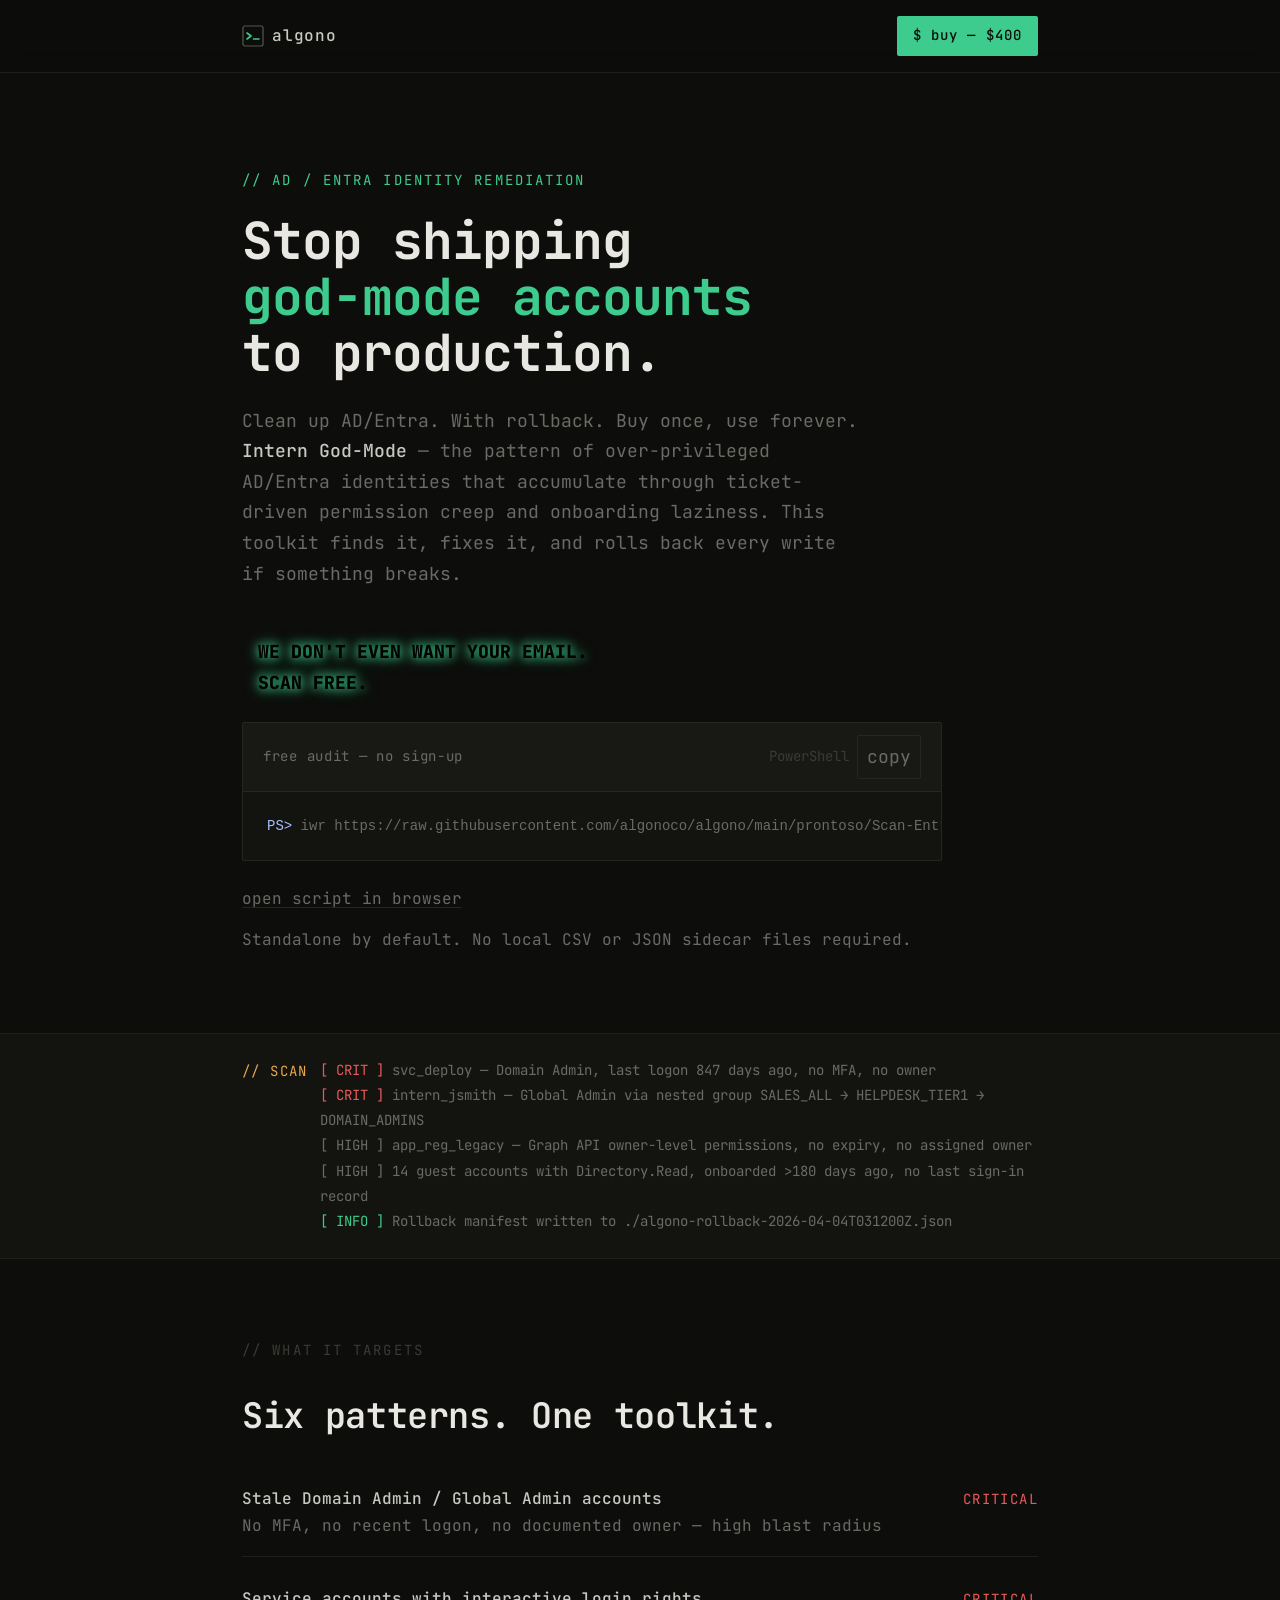
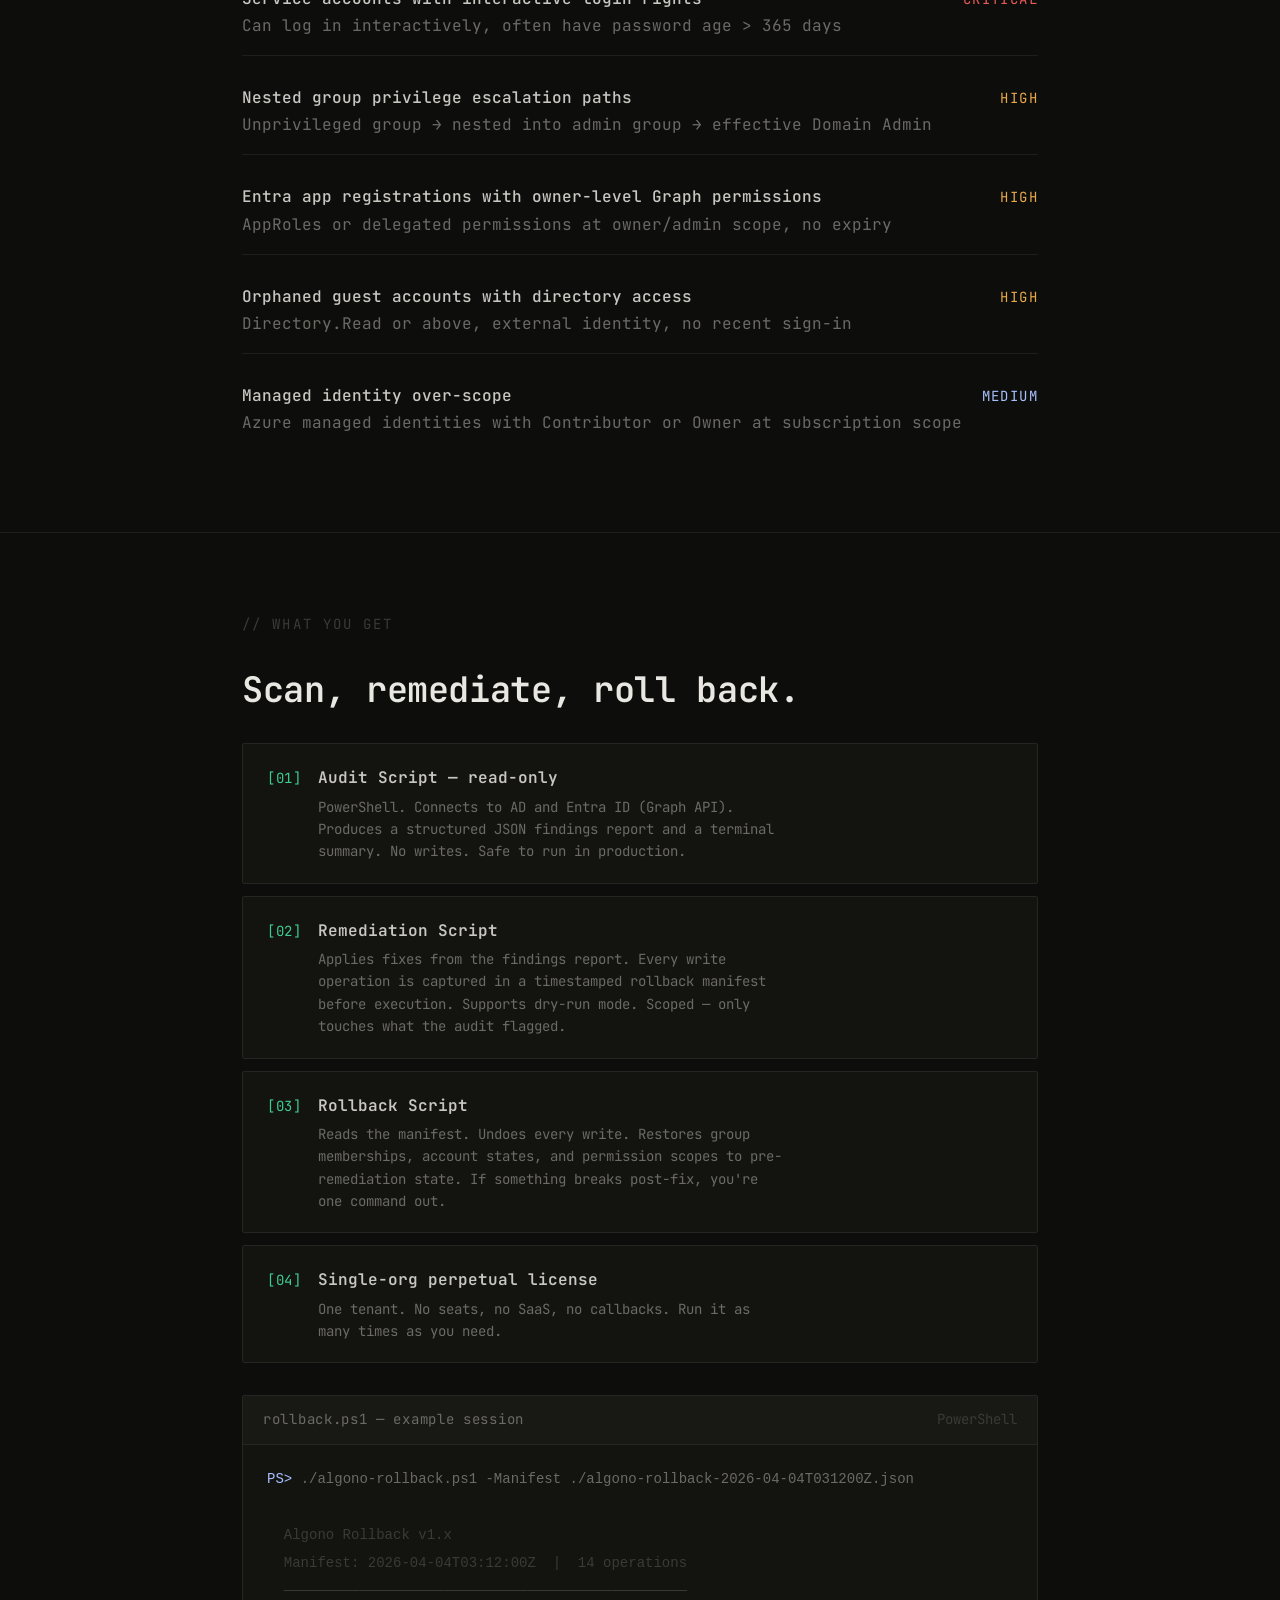
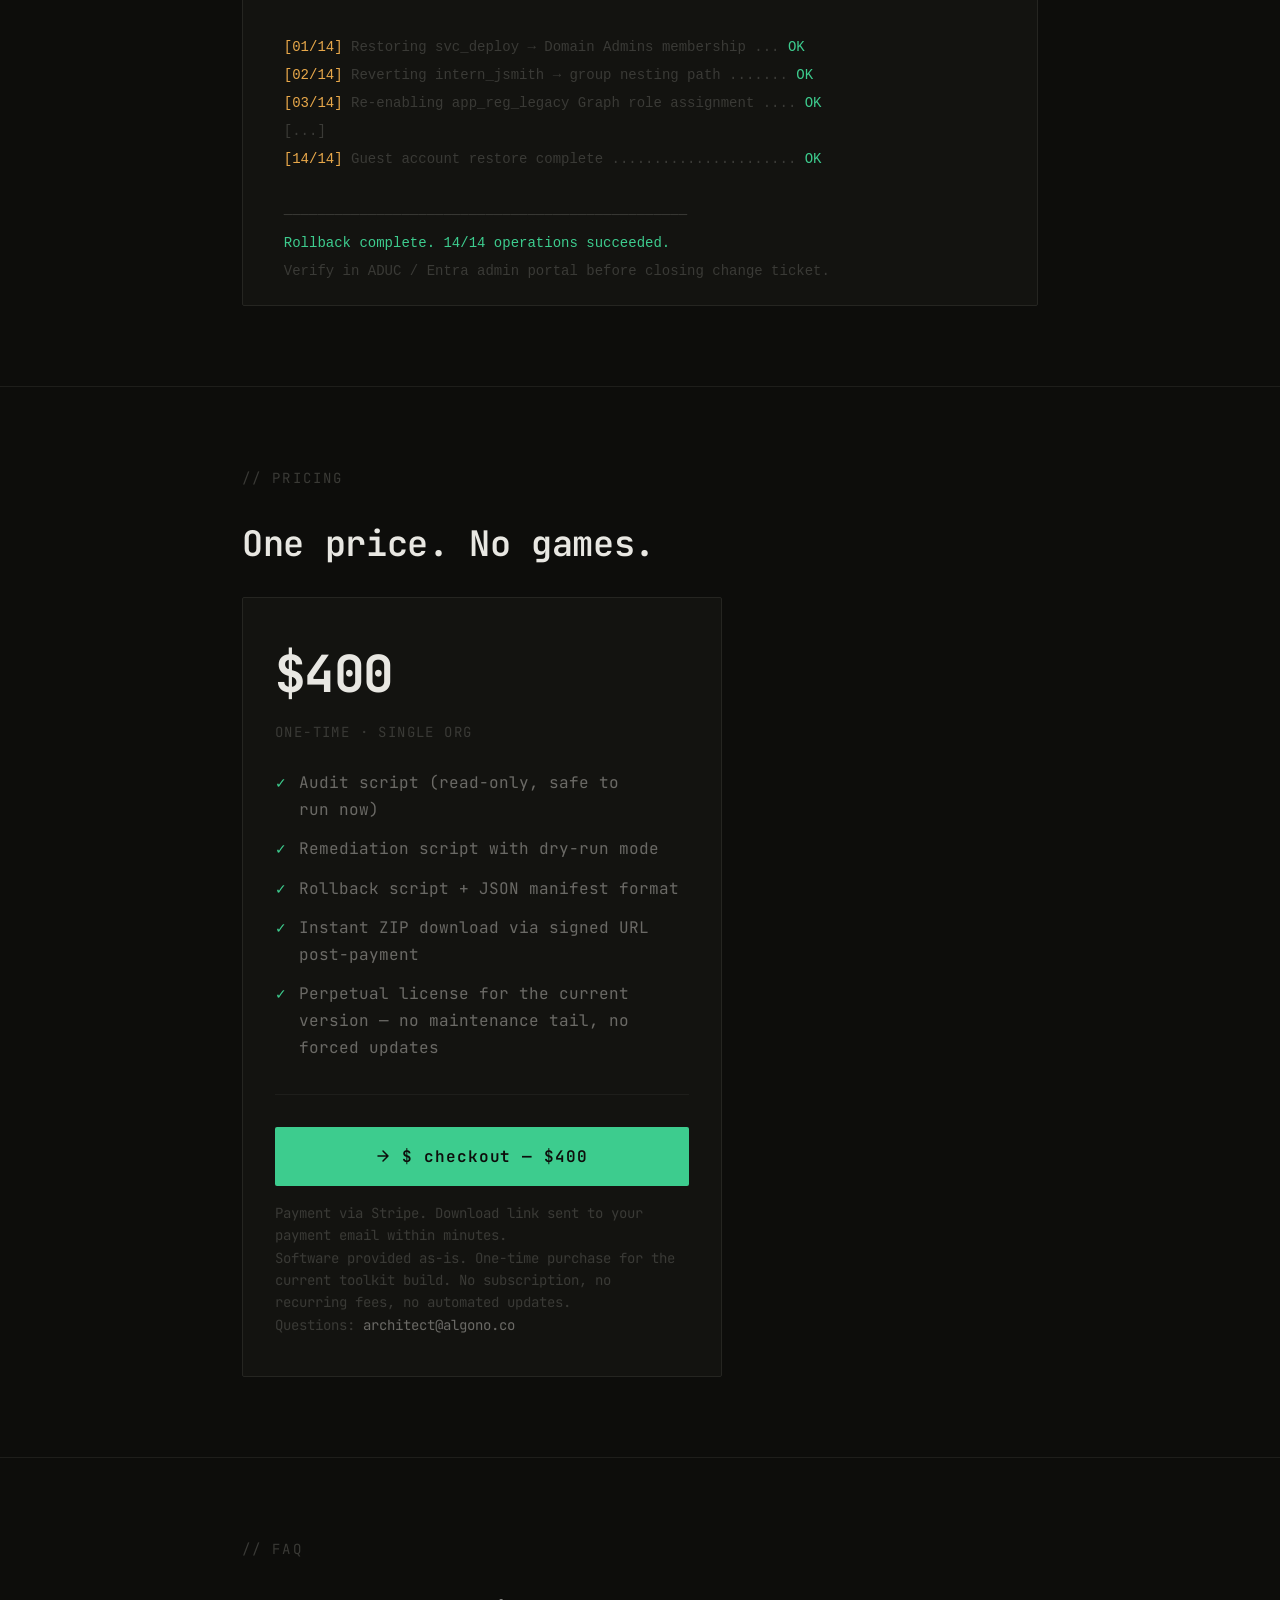
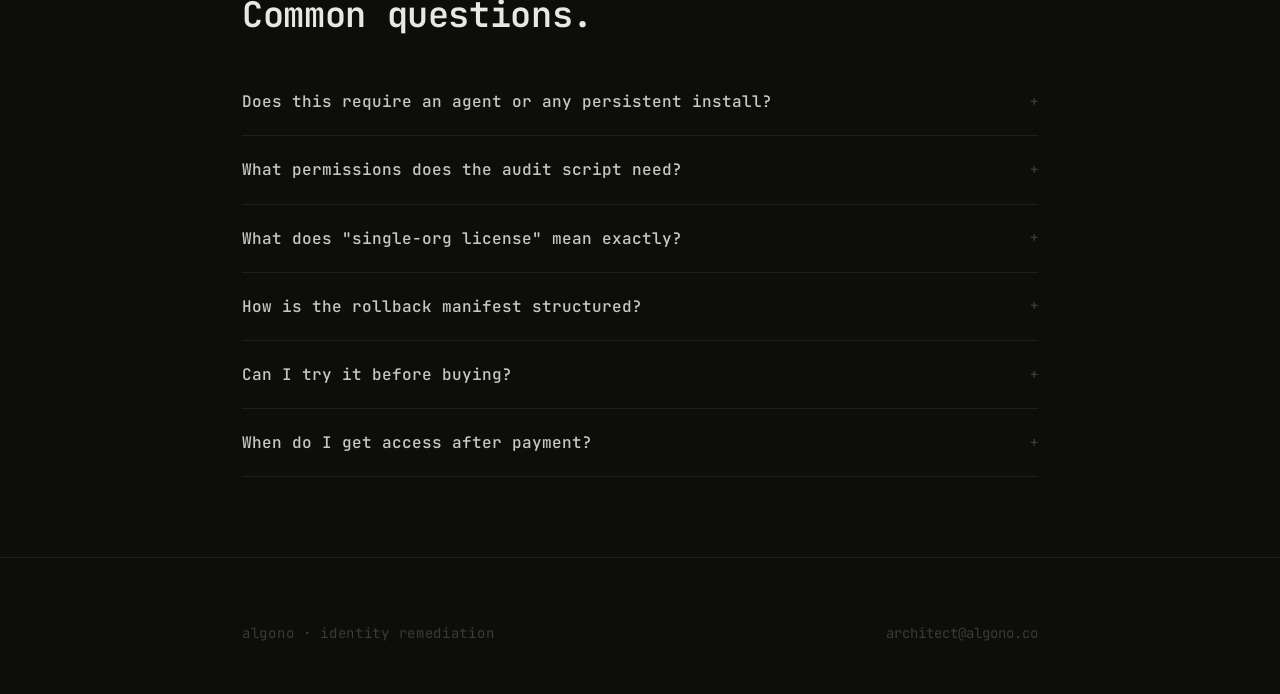
==== index.html @ 15258038 "Add styling for code block metadata and notes in HTML" ====
<!DOCTYPE html>
<html lang="en" data-theme="dark">
<head>
  <meta charset="UTF-8">
  <meta name="viewport" content="width=device-width, initial-scale=1.0">
  <title>algono — AD/Entra Identity Remediation</title>
  <meta name="description" content="PowerShell toolkit for detecting and remediating over-privileged AD/Entra identities. Audit, fix, and roll back. $400, one-time.">

  <!-- Preconnect for fonts -->
  <link rel="preconnect" href="https://fonts.googleapis.com">
  <link rel="preconnect" href="https://fonts.gstatic.com" crossorigin>
  <link href="https://fonts.googleapis.com/css2?family=JetBrains+Mono:ital,wght@0,300..800;1,300..800&display=swap" rel="stylesheet">

  <!--
  ═══════════════════════════════════════════════════
  STRIPE CONFIGURATION
  Replace BOTH values below before deployment.

  STRIPE_PAYMENT_LINK:
    Create a product in Stripe Dashboard → Payment Links
    Set price to $400 one-time → copy the URL
    Looks like: https://buy.stripe.com/XXXXXXXXXXXX

  STRIPE_PUBLISHABLE_KEY (only needed if using embedded checkout):
    Stripe Dashboard → Developers → API keys → Publishable key
    Starts with: pk_live_XXXX  (or pk_test_XXXX for test mode)

  Simplest deploy: just set STRIPE_PAYMENT_LINK and ignore the key.
  ═══════════════════════════════════════════════════
  -->
  <script>
    const STRIPE_PAYMENT_LINK = "https://buy.stripe.com/00wfZjcw38no4bdbNp6wE00";
    // const STRIPE_PUBLISHABLE_KEY = "pk_live_REPLACE_IF_USING_EMBEDDED_CHECKOUT";
  </script>

  <style>
    /* ── Design Tokens ── */
    :root {
      --font-mono: 'JetBrains Mono', 'Fira Code', 'Cascadia Code', 'Courier New', monospace;

      /* Type scale */
      --text-xs:   clamp(0.75rem,  0.7rem  + 0.25vw, 0.875rem);
      --text-sm:   clamp(0.875rem, 0.8rem  + 0.35vw, 1rem);
      --text-base: clamp(1rem,     0.95rem + 0.25vw, 1.125rem);
      --text-lg:   clamp(1.125rem, 1rem    + 0.75vw, 1.5rem);
      --text-xl:   clamp(1.5rem,   1.2rem  + 1.25vw, 2.25rem);
      --text-2xl:  clamp(2rem,     1.2rem  + 2.5vw,  3.5rem);

      /* Spacing */
      --space-1:  0.25rem;
      --space-2:  0.5rem;
      --space-3:  0.75rem;
      --space-4:  1rem;
      --space-5:  1.25rem;
      --space-6:  1.5rem;
      --space-8:  2rem;
      --space-10: 2.5rem;
      --space-12: 3rem;
      --space-16: 4rem;
      --space-20: 5rem;
      --space-24: 6rem;

      /* Radius */
      --radius-sm: 2px;
      --radius-md: 4px;

      /* Transitions */
      --transition: 180ms cubic-bezier(0.16, 1, 0.3, 1);

      /* Content widths */
      --content-narrow: 640px;
      --content-default: 860px;
    }

    /* Dark-only palette — this tool lives in dark */
    [data-theme="dark"], :root {
      --color-bg:           #0d0d0b;
      --color-surface:      #131310;
      --color-surface-2:    #181815;
      --color-border:       #252521;
      --color-divider:      #1e1e1b;
      --color-text:         #c8c7c2;
      --color-text-muted:   #6b6a66;
      --color-text-faint:   #3a3a36;
      --color-accent:       #3dcc8e;   /* terminal green — earned, not decorative */
      --color-accent-dim:   #1a4a35;
      --color-accent-glow:  oklch(from #3dcc8e l c h / 0.12);
      --color-warn:         #e8a84a;
      --color-err:          #e85a5a;

      --shadow-sm: 0 1px 3px oklch(0 0 0 / 0.4);
      --shadow-md: 0 4px 16px oklch(0 0 0 / 0.5);
    }

    /* ── Base Reset ── */
    *, *::before, *::after { box-sizing: border-box; margin: 0; padding: 0; }
    html {
      -webkit-font-smoothing: antialiased;
      -moz-osx-font-smoothing: grayscale;
      scroll-behavior: smooth;
      scroll-padding-top: var(--space-16);
    }
    body {
      min-height: 100dvh;
      font-family: var(--font-mono);
      font-size: var(--text-base);
      line-height: 1.7;
      color: var(--color-text);
      background: var(--color-bg);
    }
    img, picture, video, canvas, svg { display: block; max-width: 100%; height: auto; }
    button { cursor: pointer; background: none; border: none; font: inherit; color: inherit; }
    a { color: inherit; text-decoration: none; }
    h1, h2, h3, h4 { text-wrap: balance; line-height: 1.2; }
    p, li { text-wrap: pretty; max-width: 68ch; }
    ::selection { background: var(--color-accent-glow); color: var(--color-text); }
    :focus-visible { outline: 1px solid var(--color-accent); outline-offset: 3px; border-radius: var(--radius-sm); }
    @media (prefers-reduced-motion: reduce) {
      *, *::before, *::after {
        animation-duration: 0.01ms !important;
        transition-duration: 0.01ms !important;
      }
    }

    /* ── Layout ── */
    .container {
      max-width: var(--content-default);
      margin-inline: auto;
      padding-inline: clamp(var(--space-4), 4vw, var(--space-8));
    }

    /* ── Skip link ── */
    .skip-link {
      position: absolute; left: var(--space-4); top: var(--space-4);
      padding: var(--space-2) var(--space-4);
      background: var(--color-surface-2);
      border: 1px solid var(--color-border);
      font-size: var(--text-sm);
      transform: translateY(-200%);
      transition: transform var(--transition);
    }
    .skip-link:focus { transform: translateY(0); }

    /* ── Nav ── */
    .nav {
      position: sticky;
      top: 0;
      z-index: 100;
      padding: var(--space-4) 0;
      border-bottom: 1px solid var(--color-divider);
      background: oklch(from var(--color-bg) l c h / 0.92);
      backdrop-filter: blur(12px);
      -webkit-backdrop-filter: blur(12px);
    }
    .nav-inner {
      display: flex;
      align-items: center;
      justify-content: space-between;
      gap: var(--space-4);
    }
    .nav-logo {
      display: flex;
      align-items: center;
      gap: var(--space-2);
      font-size: var(--text-sm);
      font-weight: 500;
      letter-spacing: 0.05em;
      color: var(--color-text);
      transition: opacity var(--transition);
    }
    .nav-logo:hover { opacity: 0.7; }
    .nav-logo svg { flex-shrink: 0; }
    .nav-cta {
      display: inline-flex;
      align-items: center;
      gap: var(--space-2);
      padding: var(--space-2) var(--space-4);
      font-size: var(--text-xs);
      font-family: var(--font-mono);
      font-weight: 500;
      letter-spacing: 0.08em;
      color: var(--color-bg);
      background: var(--color-accent);
      border-radius: var(--radius-sm);
      transition: background var(--transition), transform var(--transition);
      white-space: nowrap;
    }
    .nav-cta:hover { background: #4de8a0; }
    .nav-cta:active { transform: scale(0.98); }

    /* ── Hero ── */
    .hero {
      padding: clamp(var(--space-16), 10vw, var(--space-24)) 0
               clamp(var(--space-12), 8vw, var(--space-20));
      border-bottom: 1px solid var(--color-divider);
    }
    .hero-eyebrow {
      font-size: var(--text-xs);
      color: var(--color-accent);
      letter-spacing: 0.15em;
      text-transform: uppercase;
      margin-bottom: var(--space-5);
    }
    .hero-title {
      font-size: var(--text-2xl);
      font-weight: 700;
      color: #e8e7e2;
      line-height: 1.1;
      letter-spacing: -0.02em;
      margin-bottom: var(--space-6);
    }
    .hero-title .accent { color: var(--color-accent); }
    .hero-sub {
      font-size: var(--text-base);
      color: var(--color-text-muted);
      max-width: 56ch;
      line-height: 1.7;
      margin-bottom: var(--space-10);
    }
    .hero-sub strong { color: var(--color-text); font-weight: 500; }
    .hero-actions {
      display: flex;
      align-items: center;
      gap: var(--space-6);
      flex-wrap: wrap;
    }
    .btn-primary {
      display: inline-flex;
      align-items: center;
      gap: var(--space-3);
      padding: var(--space-4) var(--space-8);
      font-family: var(--font-mono);
      font-size: var(--text-sm);
      font-weight: 600;
      letter-spacing: 0.06em;
      color: var(--color-bg);
      background: var(--color-accent);
      border-radius: var(--radius-sm);
      transition: background var(--transition), transform var(--transition), box-shadow var(--transition);
    }
    .btn-primary:hover {
      background: #4de8a0;
      box-shadow: 0 0 24px oklch(from var(--color-accent) l c h / 0.25);
    }
    .btn-primary:active { transform: scale(0.98); }
    .hero-price {
      font-size: var(--text-sm);
      color: var(--color-text-muted);
    }
    .hero-price strong { color: var(--color-text); font-weight: 600; }

    /* ── Aura Text (No Email Banner) ── */
    .aura-text {
      color: #000000;
      font-weight: 800;
      text-shadow: 0 0 8px #3dcc8e, 0 0 15px #3dcc8e;
      padding: var(--space-2) var(--space-4);
      display: inline-block;
    }

    /* ── Findings banner ── */
    .findings-bar {
      padding: var(--space-6) 0;
      border-bottom: 1px solid var(--color-divider);
      background: var(--color-surface);
    }
    .findings-inner {
      display: flex;
      align-items: flex-start;
      gap: var(--space-3);
    }
    .findings-prefix {
      font-size: var(--text-xs);
      color: var(--color-warn);
      letter-spacing: 0.1em;
      text-transform: uppercase;
      padding-top: 2px;
      white-space: nowrap;
    }
    .findings-code {
      font-size: var(--text-xs);
      color: var(--color-text-muted);
      line-height: 1.8;
    }
    .findings-code .hi { color: var(--color-err); }
    .findings-code .ok { color: var(--color-accent); }

    /* ── Section ── */
    .section {
      padding: clamp(var(--space-12), 8vw, var(--space-20)) 0;
      border-bottom: 1px solid var(--color-divider);
    }
    .section-label {
      font-size: var(--text-xs);
      color: var(--color-text-faint);
      letter-spacing: 0.15em;
      text-transform: uppercase;
      margin-bottom: var(--space-8);
    }
    .section-title {
      font-size: var(--text-xl);
      font-weight: 600;
      color: #e8e7e2;
      letter-spacing: -0.01em;
      margin-bottom: var(--space-6);
    }

    /* ── What it fixes ── */
    .findings-list {
      list-style: none;
      display: grid;
      gap: var(--space-3);
      margin-top: var(--space-8);
    }
    .findings-list li {
      display: grid;
      grid-template-columns: 1fr auto;
      align-items: baseline;
      gap: var(--space-4);
      padding: var(--space-4) 0;
      border-bottom: 1px solid var(--color-divider);
      font-size: var(--text-sm);
      color: var(--color-text-muted);
      max-width: none;
    }
    .findings-list li:last-child { border-bottom: none; }
    .findings-list .finding-name { color: var(--color-text); font-weight: 500; }
    .findings-list .finding-severity {
      font-size: var(--text-xs);
      letter-spacing: 0.1em;
      text-transform: uppercase;
    }
    .sev-crit { color: var(--color-err); }
    .sev-high { color: var(--color-warn); }
    .sev-med  { color: #a8c0ff; }

    /* ── What you get ── */
    .deliverables {
      display: grid;
      gap: var(--space-3);
      margin-top: var(--space-8);
    }
    .deliverable {
      display: flex;
      align-items: flex-start;
      gap: var(--space-4);
      padding: var(--space-5) var(--space-6);
      background: var(--color-surface);
      border: 1px solid var(--color-border);
      border-radius: var(--radius-sm);
    }
    .deliverable-marker {
      font-size: var(--text-xs);
      color: var(--color-accent);
      padding-top: 3px;
      flex-shrink: 0;
      letter-spacing: 0.05em;
    }
    .deliverable-body { flex: 1; }
    .deliverable-title {
      font-size: var(--text-sm);
      font-weight: 600;
      color: var(--color-text);
      margin-bottom: var(--space-1);
    }
    .deliverable-desc {
      font-size: var(--text-xs);
      color: var(--color-text-muted);
      line-height: 1.6;
      max-width: 58ch;
    }

    /* ── Rollback demo ── */
    .code-block {
      margin-top: var(--space-8);
      background: var(--color-surface);
      border: 1px solid var(--color-border);
      border-radius: var(--radius-sm);
      overflow: hidden;
    }
    .code-block-header {
      display: flex;
      align-items: center;
      justify-content: space-between;
      padding: var(--space-3) var(--space-5);
      border-bottom: 1px solid var(--color-border);
      background: var(--color-surface-2);
    }
    .code-block-title {
      font-size: var(--text-xs);
      color: var(--color-text-muted);
      letter-spacing: 0.05em;
    }
    .code-block-lang {
      font-size: var(--text-xs);
      color: var(--color-text-faint);
    }
    .code-block-actions {
      display: flex;
      align-items: center;
      gap: var(--space-2);
    }
    .copy-btn {
      border: 1px solid var(--color-border);
      border-radius: var(--radius-sm);
      padding: 0.35rem 0.55rem;
      color: var(--color-text-muted);
      transition: color var(--transition), border-color var(--transition), background var(--transition);
    }
    .copy-btn:hover {
      color: var(--color-accent);
      border-color: var(--color-accent-dim);
      background: oklch(from var(--color-accent) l c h / 0.08);
    }
    .code-link {
      display: inline-flex;
      margin-top: var(--space-3);
      color: var(--color-text-muted);
      font-size: var(--text-sm);
      text-decoration: underline;
      text-decoration-color: var(--color-border);
      text-underline-offset: 0.18em;
      transition: color var(--transition), text-decoration-color var(--transition);
    }
    .code-link:hover {
      color: var(--color-accent);
      text-decoration-color: var(--color-accent);
    }
    .code-block-meta {
      max-width: 700px;
      margin-top: var(--space-3);
    }
    .code-block-note {
      margin-top: var(--space-3);
      color: var(--color-text-muted);
      font-size: var(--text-sm);
    }
    .code-block pre {
      padding: var(--space-5) var(--space-6);
      font-size: var(--text-xs);
      line-height: 2;
      overflow-x: auto;
      color: var(--color-text-muted);
    }
    .code-block pre .cmd   { color: #a8c0ff; }
    .code-block pre .flag  { color: var(--color-text-muted); }
    .code-block pre .out   { color: var(--color-text-faint); }
    .code-block pre .good  { color: var(--color-accent); }
    .code-block pre .warn  { color: var(--color-warn); }
    .code-block pre .err   { color: var(--color-err); }
    .code-block pre .cmt   { color: #3a3a36; }

    /* ── Pricing ── */
    .pricing-card {
      margin-top: var(--space-8);
      padding: var(--space-8) var(--space-8) var(--space-10);
      background: var(--color-surface);
      border: 1px solid var(--color-border);
      border-radius: var(--radius-sm);
      max-width: 480px;
    }
    .pricing-amount {
      font-size: var(--text-2xl);
      font-weight: 700;
      color: #e8e7e2;
      letter-spacing: -0.03em;
      margin-bottom: var(--space-1);
    }
    .pricing-cadence {
      font-size: var(--text-xs);
      color: var(--color-text-faint);
      letter-spacing: 0.1em;
      text-transform: uppercase;
      margin-bottom: var(--space-6);
    }
    .pricing-includes {
      list-style: none;
      display: grid;
      gap: var(--space-3);
      margin-bottom: var(--space-8);
      padding-bottom: var(--space-8);
      border-bottom: 1px solid var(--color-divider);
    }
    .pricing-includes li {
      display: flex;
      align-items: baseline;
      gap: var(--space-3);
      font-size: var(--text-sm);
      color: var(--color-text-muted);
      max-width: none;
    }
    .pricing-includes li::before {
      content: '✓';
      color: var(--color-accent);
      font-size: var(--text-xs);
      flex-shrink: 0;
    }
    .pricing-fine {
      font-size: var(--text-xs);
      color: var(--color-text-faint);
      line-height: 1.6;
      margin-top: var(--space-4);
    }

    /* ── FAQ ── */
    .faq-list {
      display: grid;
      gap: 0;
      margin-top: var(--space-8);
    }
    .faq-item {
      border-bottom: 1px solid var(--color-divider);
    }
    .faq-q {
      width: 100%;
      text-align: left;
      padding: var(--space-5) 0;
      font-family: var(--font-mono);
      font-size: var(--text-sm);
      font-weight: 500;
      color: var(--color-text);
      display: flex;
      align-items: center;
      justify-content: space-between;
      gap: var(--space-4);
      cursor: pointer;
      transition: color var(--transition);
      border: none;
      background: none;
    }
    .faq-q:hover { color: var(--color-accent); }
    .faq-q-marker {
      font-size: var(--text-xs);
      color: var(--color-text-faint);
      transition: color var(--transition), transform var(--transition);
      flex-shrink: 0;
    }
    .faq-item.open .faq-q-marker {
      color: var(--color-accent);
      transform: rotate(45deg);
    }
    .faq-a {
      display: none;
      padding-bottom: var(--space-5);
      font-size: var(--text-sm);
      color: var(--color-text-muted);
      line-height: 1.75;
      max-width: 62ch;
    }
    .faq-item.open .faq-a { display: block; }

    /* ── Footer ── */
    .footer {
      padding: var(--space-8) 0 var(--space-12);
      margin-top: var(--space-8);
    }
    .footer-inner {
      display: flex;
      align-items: center;
      justify-content: space-between;
      gap: var(--space-4);
      flex-wrap: wrap;
    }
    .footer-text {
      font-size: var(--text-xs);
      color: var(--color-text-faint);
      letter-spacing: 0.05em;
    }
    .footer-contact {
      font-size: var(--text-xs);
      color: var(--color-text-faint);
      transition: color var(--transition);
    }
    .footer-contact:hover { color: var(--color-text-muted); }

    /* ── Responsive ── */
    @media (max-width: 600px) {
      .hero-actions { flex-direction: column; align-items: flex-start; gap: var(--space-4); }
      .findings-list li { grid-template-columns: 1fr; gap: var(--space-1); }
      .footer-inner { flex-direction: column; align-items: flex-start; }
      .pricing-card { padding: var(--space-6); }
      .code-block pre { font-size: 0.7rem; }
    }
  </style>
</head>
<body>

  <a href="#main" class="skip-link">Skip to content</a>

  <!-- ── Nav ── -->
  <nav class="nav" role="navigation" aria-label="Main">
    <div class="container">
      <div class="nav-inner">
        <a href="/" class="nav-logo" aria-label="algono home">
          <!-- >_ logo -->
          <svg width="22" height="22" viewBox="0 0 22 22" fill="none" aria-hidden="true">
            <rect x="1" y="1" width="20" height="20" rx="2" stroke="currentColor" stroke-width="1.2" opacity="0.4"/>
            <polyline points="5,8 9,11 5,14" stroke="#3dcc8e" stroke-width="1.6" stroke-linecap="round" stroke-linejoin="round"/>
            <line x1="11.5" y1="14" x2="17" y2="14" stroke="#3dcc8e" stroke-width="1.6" stroke-linecap="round"/>
          </svg>
          algono
        </a>
        <a href="#buy" class="nav-cta" id="nav-buy-btn">
          $ buy — $400
        </a>
      </div>
    </div>
  </nav>

  <main id="main">

    <!-- ── Hero ── -->
    <section class="hero">
      <div class="container">
        <p class="hero-eyebrow">// AD / Entra Identity Remediation</p>
        <h1 class="hero-title">
          Stop shipping<br>
          <span class="accent">god-mode accounts</span><br>
          to production.
        </h1>
        <p class="hero-sub">
          Clean up AD/Entra. With rollback. Buy once, use forever.
          <strong>Intern God-Mode</strong> — the pattern of over-privileged AD/Entra identities that accumulate through ticket-driven permission creep and onboarding laziness. This toolkit finds it, fixes it, and rolls back every write if something breaks.
        </p>
        <div class="hero-actions">
          <div>
            <div class="aura-text">
              WE DON'T EVEN WANT YOUR EMAIL.<br>
              SCAN FREE.
            </div>
            <div class="code-block" style="margin-top: var(--space-4); max-width: 700px;">
              <div class="code-block-header">
                <span class="code-block-title">free audit — no sign-up</span>
                <div class="code-block-actions">
                  <span class="code-block-lang">PowerShell</span>
                  <button
                    type="button"
                    class="copy-btn"
                    id="copy-free-audit-btn"
                    data-copy-text="iwr https://raw.githubusercontent.com/algonoco/algono/main/prontoso/Scan-EntraPrivilegedUsers.ps1 | iex"
                    aria-label="Copy free audit command"
                  >
                    copy
                  </button>
                </div>
              </div>
              <pre role="img" aria-label="Free audit command"><span class="cmd">PS&gt;</span> iwr https://raw.githubusercontent.com/algonoco/algono/main/prontoso/Scan-EntraPrivilegedUsers.ps1 | iex</pre>
            </div>
            <div class="code-block-meta">
              <a
                href="https://github.com/algonoco/algono/blob/main/prontoso/Scan-EntraPrivilegedUsers.ps1"
                class="code-link"
                target="_blank"
                rel="noopener noreferrer"
              >
                open script in browser
              </a>
              <div class="code-block-note">
                Standalone by default. No local CSV or JSON sidecar files required.
              </div>
            </div>
          </div>
        </div>
      </div>
    </section>

    <!-- ── Sample findings ── -->
    <div class="findings-bar">
      <div class="container">
        <div class="findings-inner">
          <span class="findings-prefix">// scan</span>
          <div class="findings-code">
            <span class="hi">[ CRIT ]</span> svc_deploy — Domain Admin, last logon 847 days ago, no MFA, no owner<br>
            <span class="hi">[ CRIT ]</span> intern_jsmith — Global Admin via nested group SALES_ALL → HELPDESK_TIER1 → DOMAIN_ADMINS<br>
            <span class="warn">[ HIGH ]</span> app_reg_legacy — Graph API owner-level permissions, no expiry, no assigned owner<br>
            <span class="warn">[ HIGH ]</span> 14 guest accounts with Directory.Read, onboarded &gt;180 days ago, no last sign-in record<br>
            <span class="ok">[ INFO ]</span> Rollback manifest written to ./algono-rollback-2026-04-04T031200Z.json
          </div>
        </div>
      </div>
    </div>

    <!-- ── What it targets ── -->
    <section class="section" id="scope">
      <div class="container">
        <p class="section-label">// what it targets</p>
        <h2 class="section-title">Six patterns. One toolkit.</h2>
        <ul class="findings-list" role="list">
          <li>
            <div>
              <div class="finding-name">Stale Domain Admin / Global Admin accounts</div>
              No MFA, no recent logon, no documented owner — high blast radius
            </div>
            <span class="finding-severity sev-crit">Critical</span>
          </li>
          <li>
            <div>
              <div class="finding-name">Service accounts with interactive login rights</div>
              Can log in interactively, often have password age &gt; 365 days
            </div>
            <span class="finding-severity sev-crit">Critical</span>
          </li>
          <li>
            <div>
              <div class="finding-name">Nested group privilege escalation paths</div>
              Unprivileged group → nested into admin group → effective Domain Admin
            </div>
            <span class="finding-severity sev-high">High</span>
          </li>
          <li>
            <div>
              <div class="finding-name">Entra app registrations with owner-level Graph permissions</div>
              AppRoles or delegated permissions at owner/admin scope, no expiry
            </div>
            <span class="finding-severity sev-high">High</span>
          </li>
          <li>
            <div>
              <div class="finding-name">Orphaned guest accounts with directory access</div>
              Directory.Read or above, external identity, no recent sign-in
            </div>
            <span class="finding-severity sev-high">High</span>
          </li>
          <li>
            <div>
              <div class="finding-name">Managed identity over-scope</div>
              Azure managed identities with Contributor or Owner at subscription scope
            </div>
            <span class="finding-severity sev-med">Medium</span>
          </li>
        </ul>
      </div>
    </section>

    <!-- ── What you get ── -->
    <section class="section" id="deliverables">
      <div class="container">
        <p class="section-label">// what you get</p>
        <h2 class="section-title">Scan, remediate, roll back.</h2>
        <div class="deliverables">
          <div class="deliverable">
            <span class="deliverable-marker">[01]</span>
            <div class="deliverable-body">
              <div class="deliverable-title">Audit Script — read-only</div>
              <div class="deliverable-desc">PowerShell. Connects to AD and Entra ID (Graph API). Produces a structured JSON findings report and a terminal summary. No writes. Safe to run in production.</div>
            </div>
          </div>
          <div class="deliverable">
            <span class="deliverable-marker">[02]</span>
            <div class="deliverable-body">
              <div class="deliverable-title">Remediation Script</div>
              <div class="deliverable-desc">Applies fixes from the findings report. Every write operation is captured in a timestamped rollback manifest before execution. Supports dry-run mode. Scoped — only touches what the audit flagged.</div>
            </div>
          </div>
          <div class="deliverable">
            <span class="deliverable-marker">[03]</span>
            <div class="deliverable-body">
              <div class="deliverable-title">Rollback Script</div>
              <div class="deliverable-desc">Reads the manifest. Undoes every write. Restores group memberships, account states, and permission scopes to pre-remediation state. If something breaks post-fix, you're one command out.</div>
            </div>
          </div>
          <div class="deliverable">
            <span class="deliverable-marker">[04]</span>
            <div class="deliverable-body">
              <div class="deliverable-title">Single-org perpetual license</div>
              <div class="deliverable-desc">One tenant. No seats, no SaaS, no callbacks. Run it as many times as you need.</div>
            </div>
          </div>
        </div>

        <!-- Rollback demo -->
        <div class="code-block" style="margin-top: var(--space-8);">
          <div class="code-block-header">
            <span class="code-block-title">rollback.ps1 — example session</span>
            <span class="code-block-lang">PowerShell</span>
          </div>
          <pre role="img" aria-label="Example rollback session output"><span class="cmd">PS&gt;</span> <span class="flag">./algono-rollback.ps1</span> <span class="flag">-Manifest</span> <span class="flag">./algono-rollback-2026-04-04T031200Z.json</span>

<span class="out">  Algono Rollback v1.x</span>
<span class="out">  Manifest: 2026-04-04T03:12:00Z  |  14 operations</span>
<span class="out">  ────────────────────────────────────────────────</span>

<span class="warn">  [01/14]</span> <span class="out">Restoring svc_deploy → Domain Admins membership ... </span><span class="good">OK</span>
<span class="warn">  [02/14]</span> <span class="out">Reverting intern_jsmith → group nesting path ....... </span><span class="good">OK</span>
<span class="warn">  [03/14]</span> <span class="out">Re-enabling app_reg_legacy Graph role assignment .... </span><span class="good">OK</span>
<span class="cmt">  [...]</span>
<span class="warn">  [14/14]</span> <span class="out">Guest account restore complete ...................... </span><span class="good">OK</span>

<span class="out">  ────────────────────────────────────────────────</span>
<span class="good">  Rollback complete. 14/14 operations succeeded.</span>
<span class="out">  Verify in ADUC / Entra admin portal before closing change ticket.</span></pre>
        </div>
      </div>
    </section>

    <!-- ── Pricing / Buy ── -->
    <section class="section" id="buy">
      <div class="container">
        <p class="section-label">// pricing</p>
        <h2 class="section-title">One price. No games.</h2>
        <div class="pricing-card">
          <div class="pricing-amount">$400</div>
          <div class="pricing-cadence">one-time · single org</div>
          <ul class="pricing-includes" role="list">
            <li>Audit script (read-only, safe to run now)</li>
            <li>Remediation script with dry-run mode</li>
            <li>Rollback script + JSON manifest format</li>
            <li>Instant ZIP download via signed URL post-payment</li>
            <li>Perpetual license for the current version — no maintenance tail, no forced updates</li>
          </ul>
          <a
            href="#"
            class="btn-primary"
            id="main-buy-btn"
            style="width: 100%; justify-content: center;"
            aria-label="Buy Algono Remediation and Rollback Toolkit for $400"
          >
            <svg width="14" height="14" viewBox="0 0 14 14" fill="none" aria-hidden="true">
              <path d="M2 7h10M7 2l5 5-5 5" stroke="currentColor" stroke-width="1.5" stroke-linecap="round" stroke-linejoin="round"/>
            </svg>
            $ checkout — $400
          </a>
          <p class="pricing-fine">
            Payment via Stripe. Download link sent to your payment email within minutes.<br>
            Software provided as-is. One-time purchase for the current toolkit build. No subscription, no recurring fees, no automated updates.<br>
            Questions: <a href="mailto:architect@algono.co" style="color: var(--color-text-muted);">architect@algono.co</a>
          </p>
        </div>
      </div>
    </section>

    <!-- ── FAQ ── -->
    <section class="section" id="faq">
      <div class="container">
        <p class="section-label">// faq</p>
        <h2 class="section-title">Common questions.</h2>
        <div class="faq-list" role="list">
          <div class="faq-item" role="listitem">
            <button class="faq-q" aria-expanded="false">
              Does this require an agent or any persistent install?
              <span class="faq-q-marker" aria-hidden="true">+</span>
            </button>
            <div class="faq-a">No agent. No persistent install. PowerShell scripts you run on-demand from a management workstation or jump host with appropriate AD/Graph API permissions. Nothing phones home.</div>
          </div>
          <div class="faq-item" role="listitem">
            <button class="faq-q" aria-expanded="false">
              What permissions does the audit script need?
              <span class="faq-q-marker" aria-hidden="true">+</span>
            </button>
            <div class="faq-a">Read-only. For AD: standard domain user with read access to AD objects is sufficient for most checks; some group membership traversal requires ActiveDirectory module. For Entra/Graph: Directory.Read.All and Application.Read.All delegated permissions or a service principal with the same scope.</div>
          </div>
          <div class="faq-item" role="listitem">
            <button class="faq-q" aria-expanded="false">
              What does "single-org license" mean exactly?
              <span class="faq-q-marker" aria-hidden="true">+</span>
            </button>
            <div class="faq-a">One Active Directory forest / one Entra ID tenant. Run it as many times as you want against that environment. If you need to use it across multiple client tenants (MSP scenario), contact architect@algono.co.</div>
          </div>
          <div class="faq-item" role="listitem">
            <button class="faq-q" aria-expanded="false">
              How is the rollback manifest structured?
              <span class="faq-q-marker" aria-hidden="true">+</span>
            </button>
            <div class="faq-a">JSON flat file. Each entry records: operation type, target object (DN or Entra OID), attribute changed, prior value, new value, and a timestamp. Human-readable. You can inspect it before running rollback, or integrate it with your change management tooling.</div>
          </div>
          <div class="faq-item" role="listitem">
            <button class="faq-q" aria-expanded="false">
              Can I try it before buying?
              <span class="faq-q-marker" aria-hidden="true">+</span>
            </button>
            <div class="faq-a">The free audit script is a direct download. Run it now — no sign-up, no issue to open, no email required, no local CSV or JSON files needed. <code>iwr https://raw.githubusercontent.com/algonoco/algono/main/prontoso/Scan-EntraPrivilegedUsers.ps1 | iex</code> — or save to disk first and inspect it. Read-only, no writes. If you have findings worth fixing, the toolkit is $400.</div>
          </div>
          <div class="faq-item" role="listitem">
            <button class="faq-q" aria-expanded="false">
              When do I get access after payment?
              <span class="faq-q-marker" aria-hidden="true">+</span>
            </button>
            <div class="faq-a">Immediately. Stripe redirects you to a success page with a signed URL to download the toolkit .zip.</div>
          </div>
        </div>
      </div>
    </section>

  </main>

  <!-- ── Footer ── -->
  <footer class="footer">
    <div class="container">
      <div class="footer-inner">
        <p class="footer-text">algono &middot; identity remediation</p>
        <a href="mailto:architect@algono.co" class="footer-contact">architect@algono.co</a>
      </div>
    </div>
  </footer>

  <!-- ── JS: Stripe redirect + FAQ accordion ── -->
  <script>
    // ──────────────────────────────────────────────────────────────
    // STRIPE CHECKOUT
    // All buy buttons redirect to your Stripe Payment Link.
    // Set STRIPE_PAYMENT_LINK at the top of this file.
    // ──────────────────────────────────────────────────────────────
    function goToCheckout(e) {
      e.preventDefault();
      const link = typeof STRIPE_PAYMENT_LINK !== 'undefined' && STRIPE_PAYMENT_LINK
        ? STRIPE_PAYMENT_LINK
        : null;

      if (!link || link.includes('REPLACE_WITH_YOUR_PAYMENT_LINK')) {
        // Dev fallback — alert instead of broken redirect
        alert('[algono dev mode]\n\nSet STRIPE_PAYMENT_LINK in the <script> block at the top of this file.\n\nGet it from: Stripe Dashboard → Payment Links');
        return;
      }
      window.location.href = link;
    }

    // Wire all buy buttons
    ['nav-buy-btn', 'hero-buy-btn', 'main-buy-btn'].forEach(function(id) {
      var el = document.getElementById(id);
      if (el) el.addEventListener('click', goToCheckout);
    });

    // ──────────────────────────────────────────────────────────────
    // COPY FREE AUDIT COMMAND
    // ──────────────────────────────────────────────────────────────
    (function() {
      var copyBtn = document.getElementById('copy-free-audit-btn');
      if (!copyBtn) return;

      var defaultLabel = copyBtn.textContent.trim();

      function setTemporaryLabel(label) {
        copyBtn.textContent = label;
        window.setTimeout(function() {
          copyBtn.textContent = defaultLabel;
        }, 1400);
      }

      copyBtn.addEventListener('click', async function() {
        var text = copyBtn.getAttribute('data-copy-text');
        if (!text) return;

        try {
          await navigator.clipboard.writeText(text);
          setTemporaryLabel('copied');
        } catch (err) {
          setTemporaryLabel('copy failed');
        }
      });
    })();

    // ──────────────────────────────────────────────────────────────
    // FAQ ACCORDION
    // ──────────────────────────────────────────────────────────────
    document.querySelectorAll('.faq-q').forEach(function(btn) {
      btn.addEventListener('click', function() {
        var item = btn.closest('.faq-item');
        var isOpen = item.classList.contains('open');

        // Close all
        document.querySelectorAll('.faq-item.open').forEach(function(o) {
          o.classList.remove('open');
          o.querySelector('.faq-q').setAttribute('aria-expanded', 'false');
        });

        // Toggle current
        if (!isOpen) {
          item.classList.add('open');
          btn.setAttribute('aria-expanded', 'true');
        }
      });
    });
  </script>

</body>
</html>
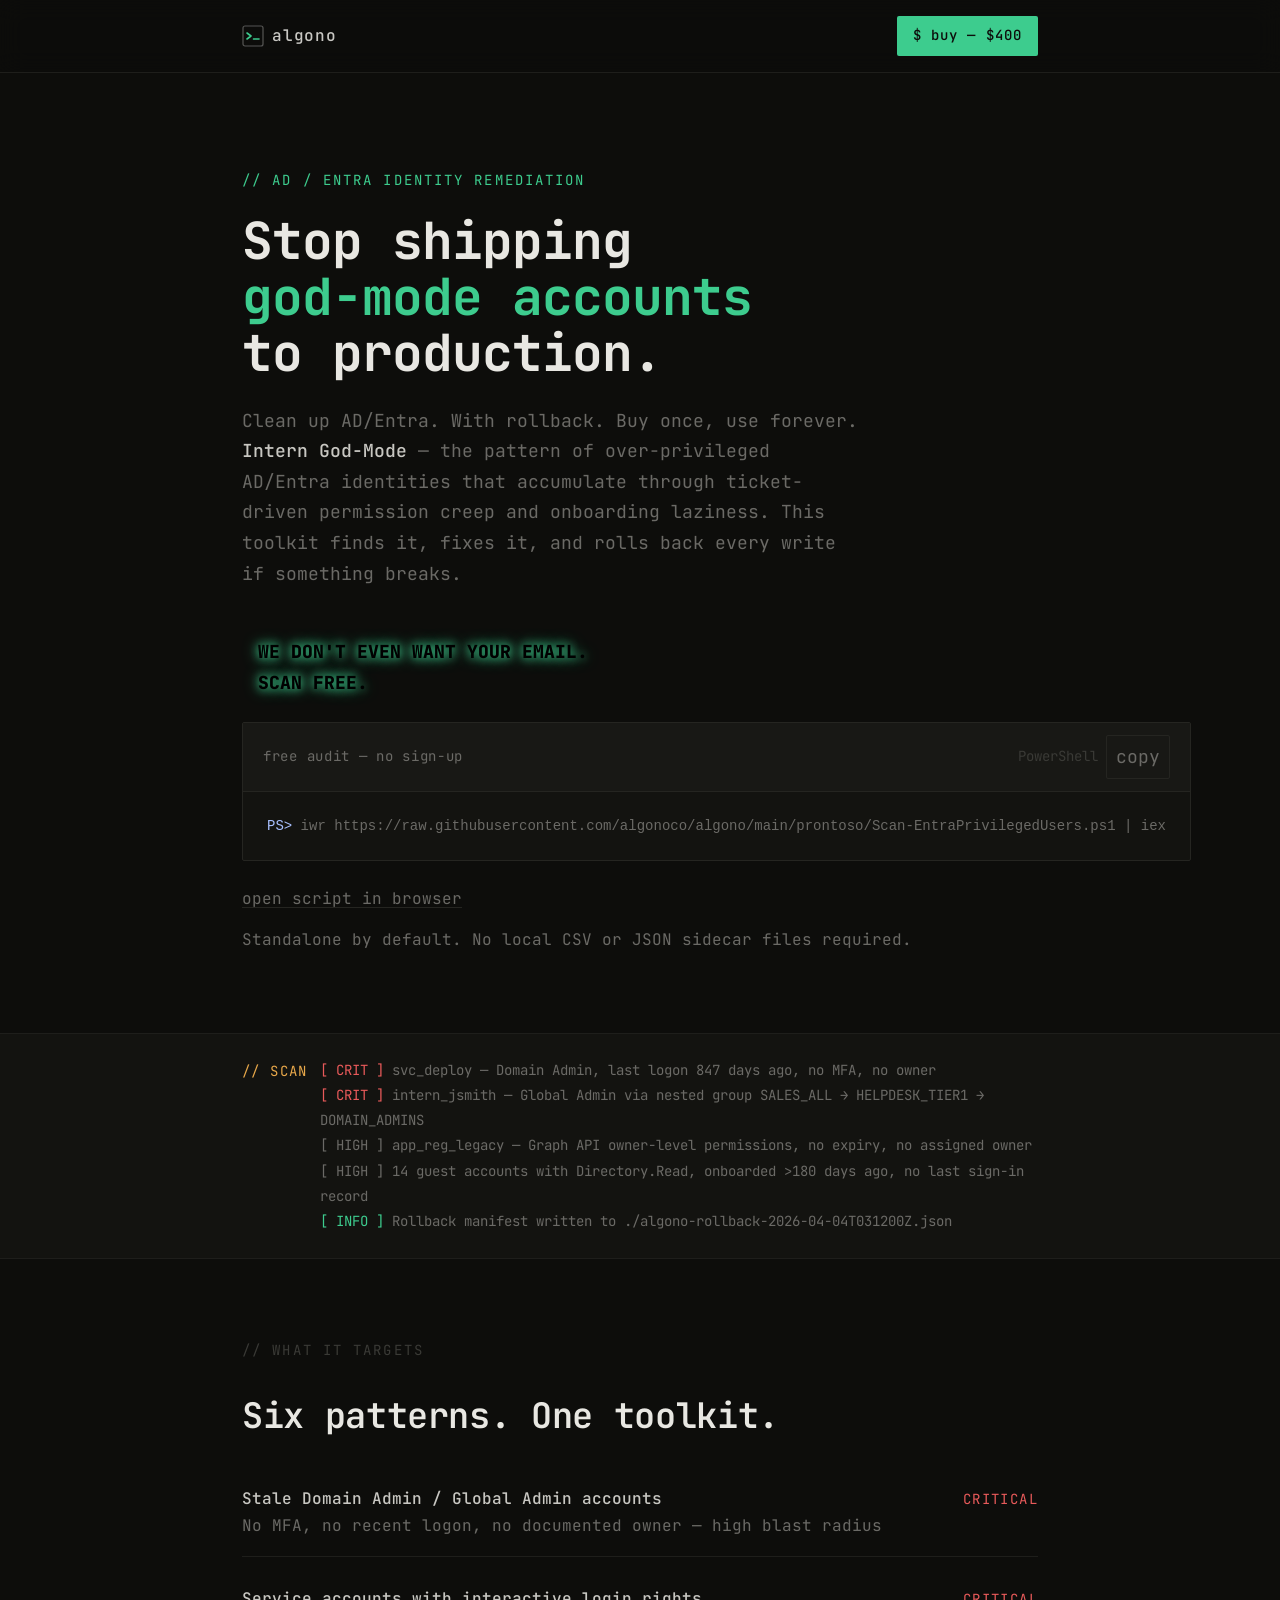
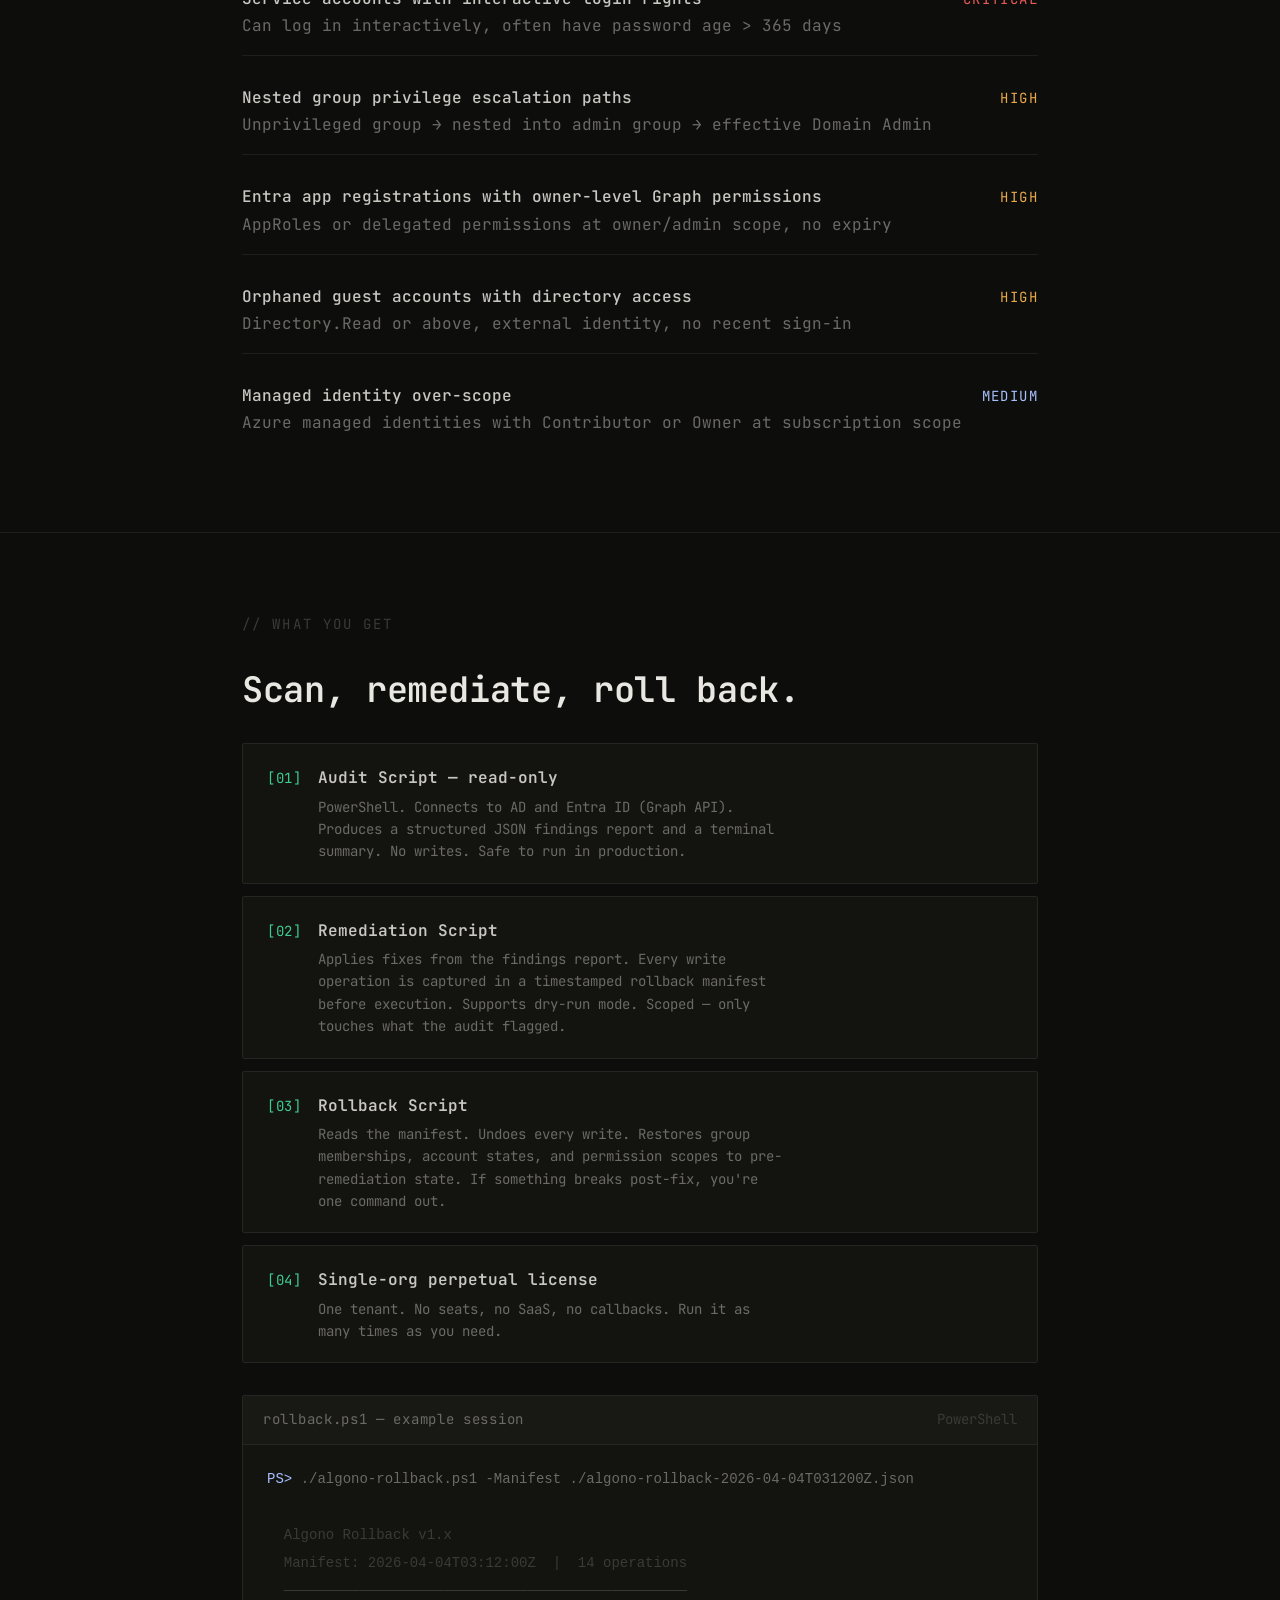
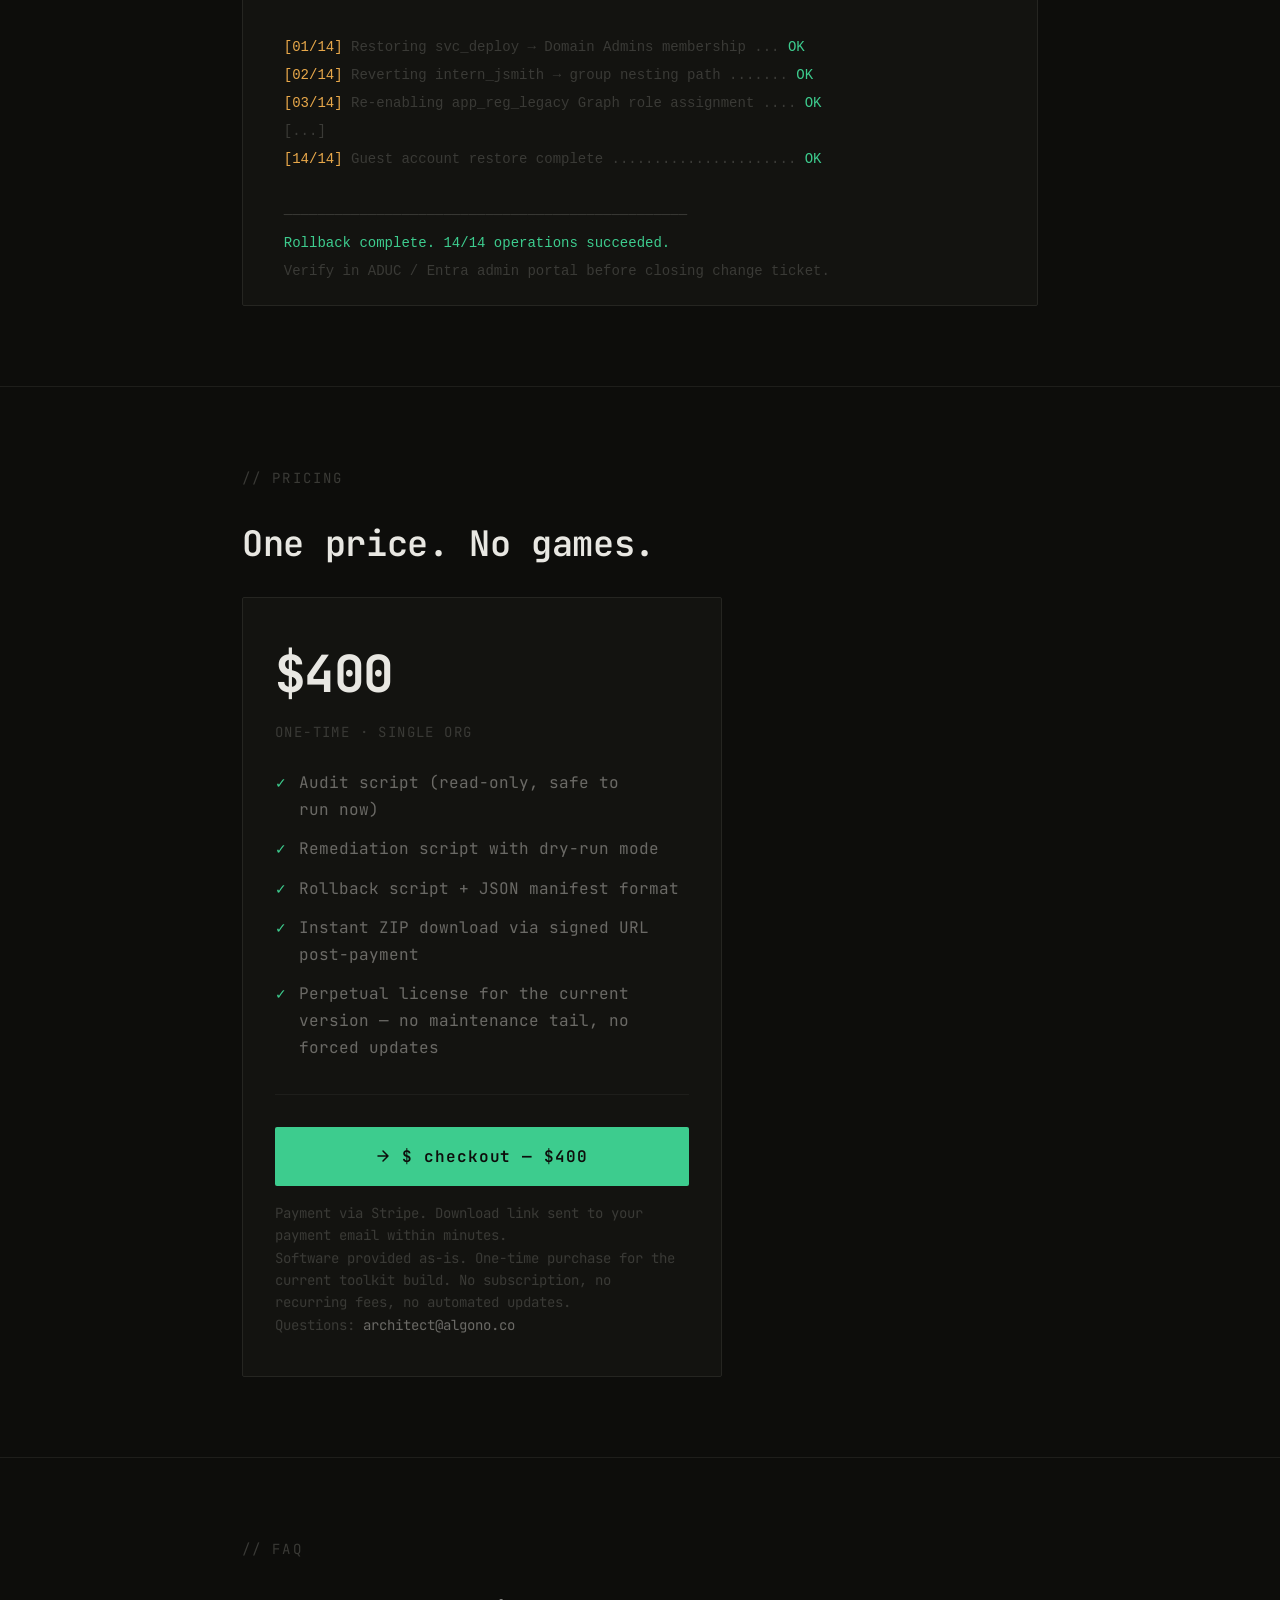
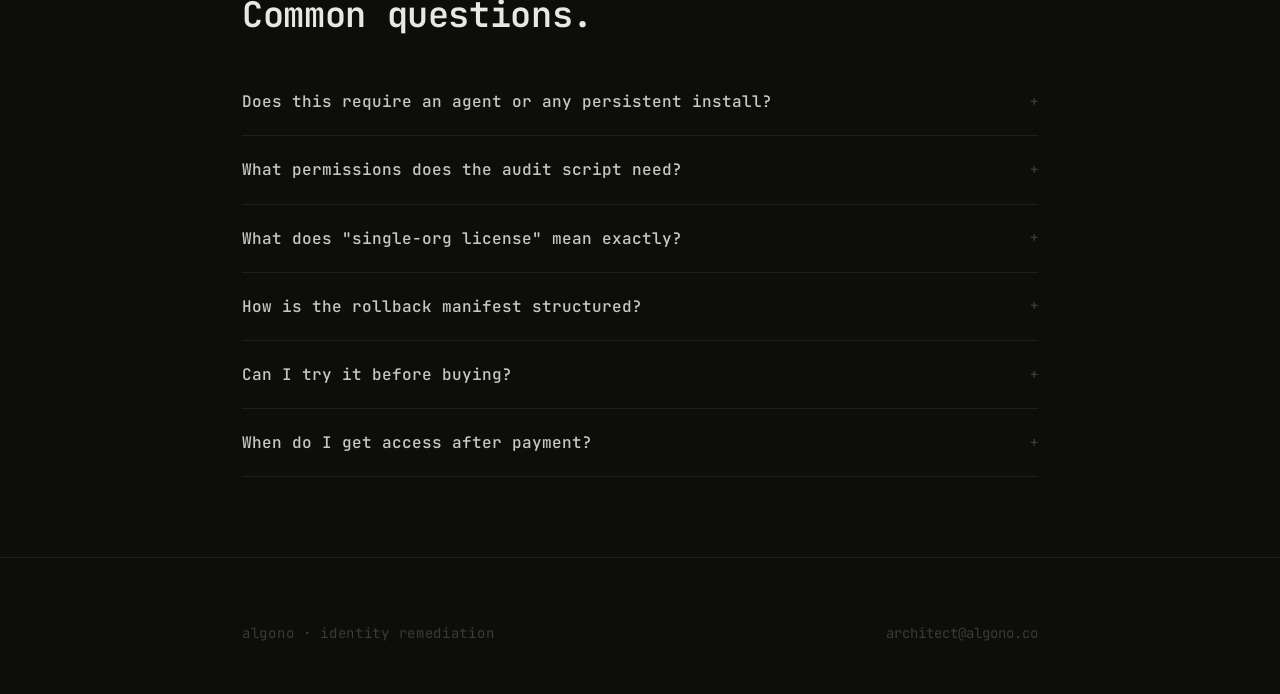
==== commit da78237e: "Remove max-width from code-block in index.html Removed max-width property from code-block styles." ====
--- a/index.html
+++ b/index.html
@@ -427,7 +427,6 @@
       text-decoration-color: var(--color-accent);
     }
     .code-block-meta {
-      max-width: 700px;
       margin-top: var(--space-3);
     }
     .code-block-note {
@@ -628,7 +627,7 @@
               WE DON'T EVEN WANT YOUR EMAIL.<br>
               SCAN FREE.
             </div>
-            <div class="code-block" style="margin-top: var(--space-4); max-width: 700px;">
+            <div class="code-block" style="margin-top: var(--space-4);">
               <div class="code-block-header">
                 <span class="code-block-title">free audit — no sign-up</span>
                 <div class="code-block-actions">
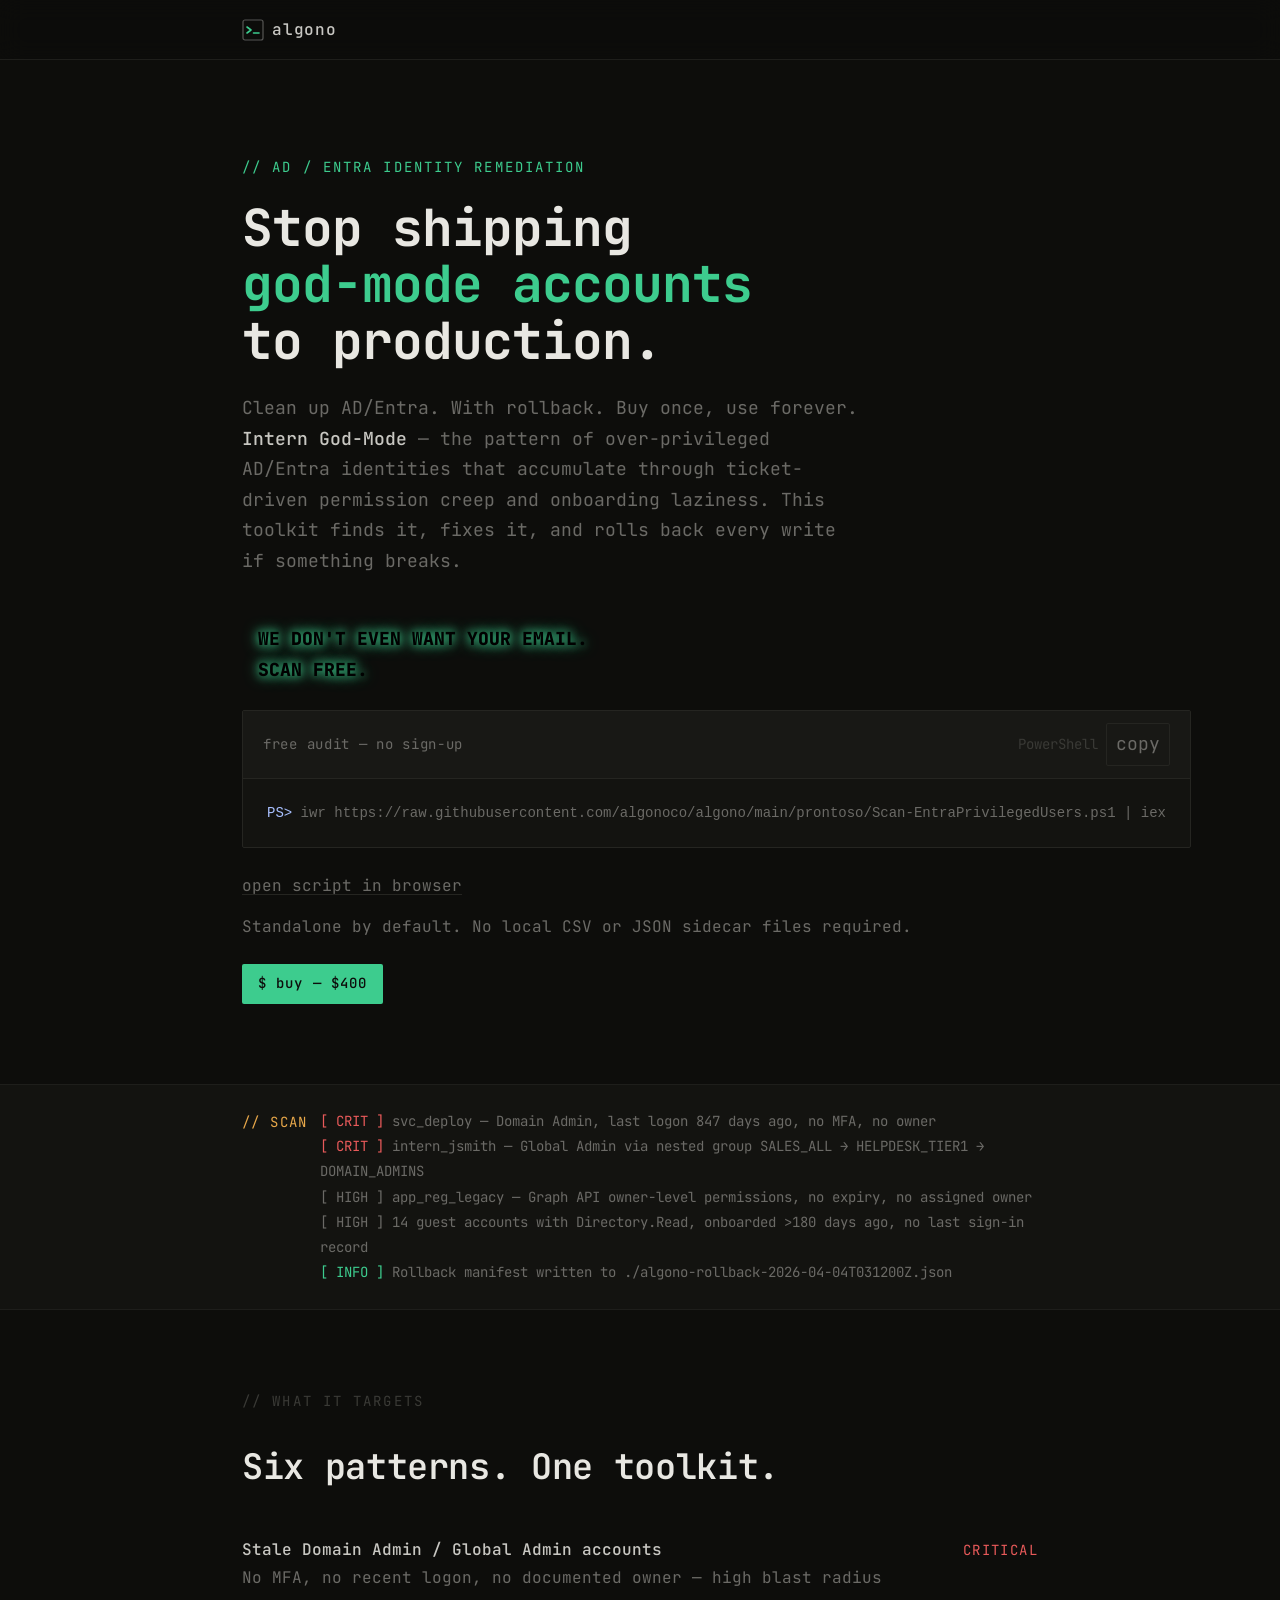
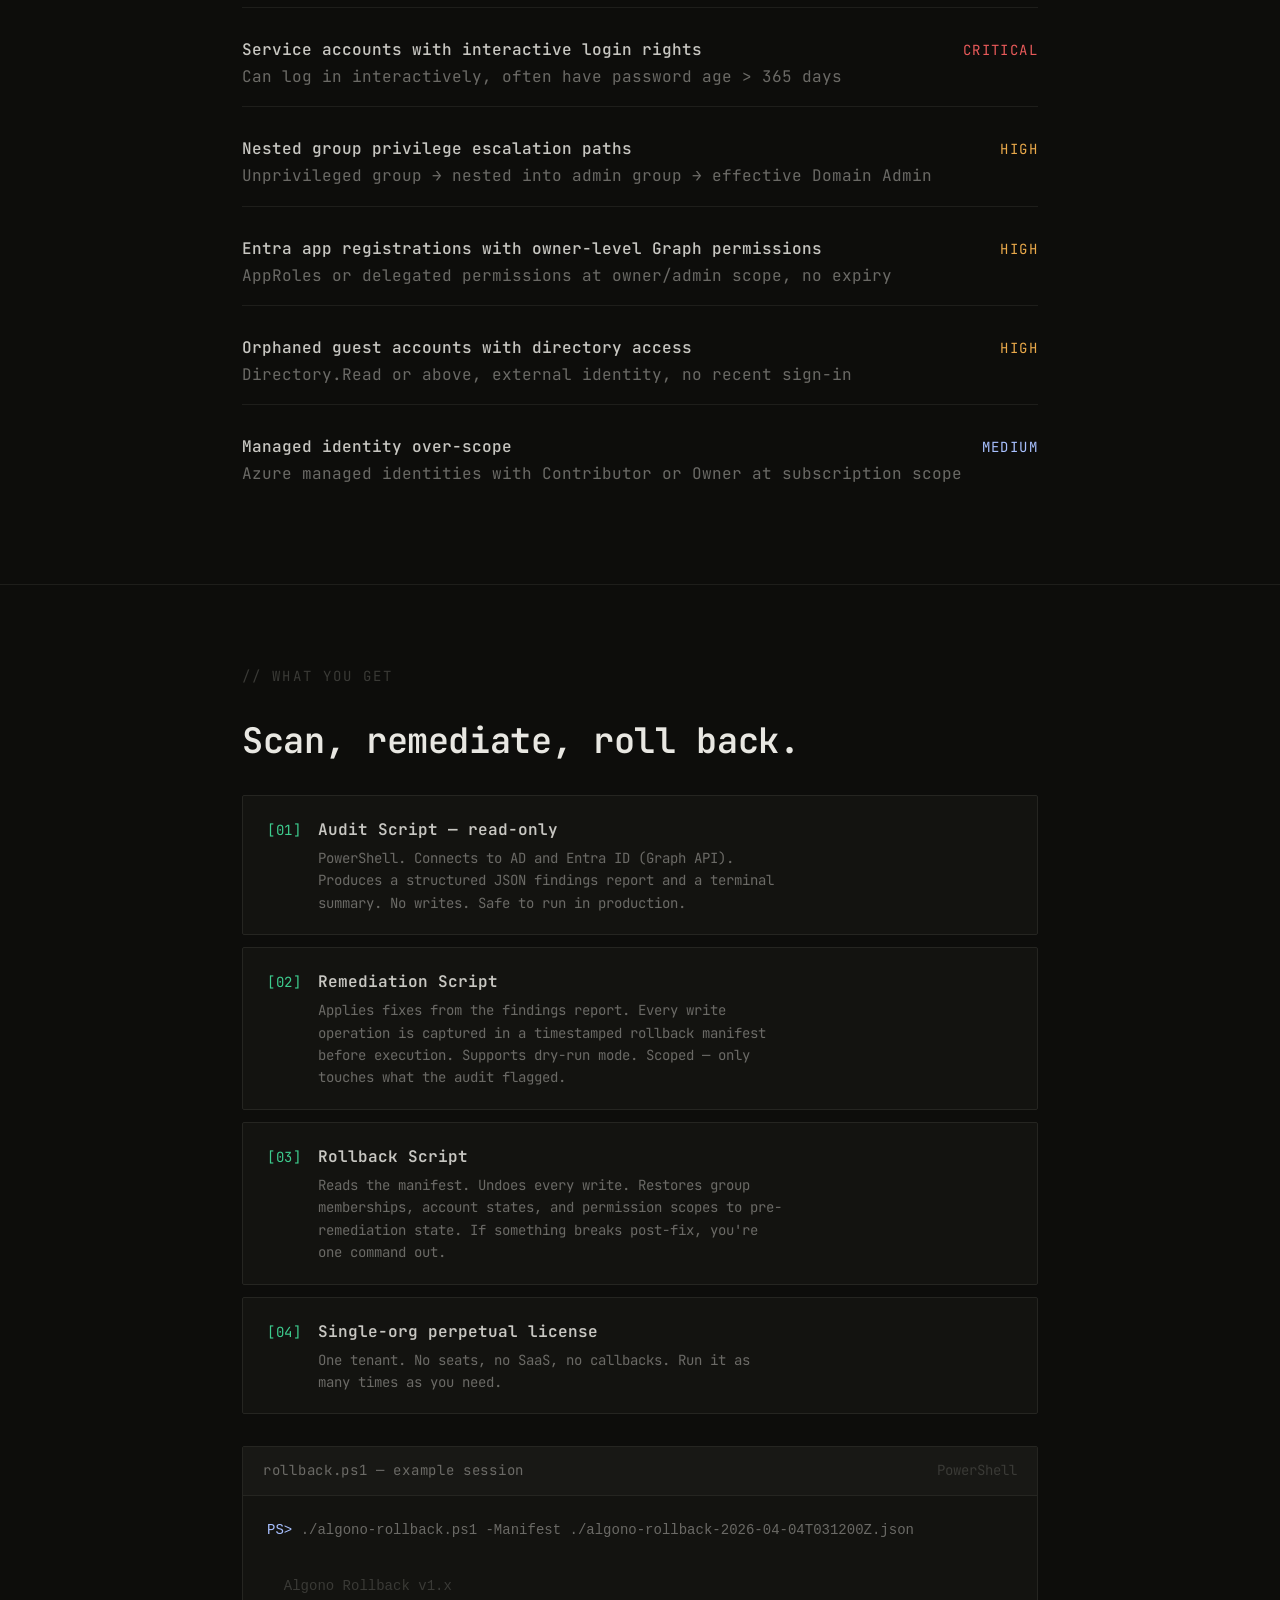
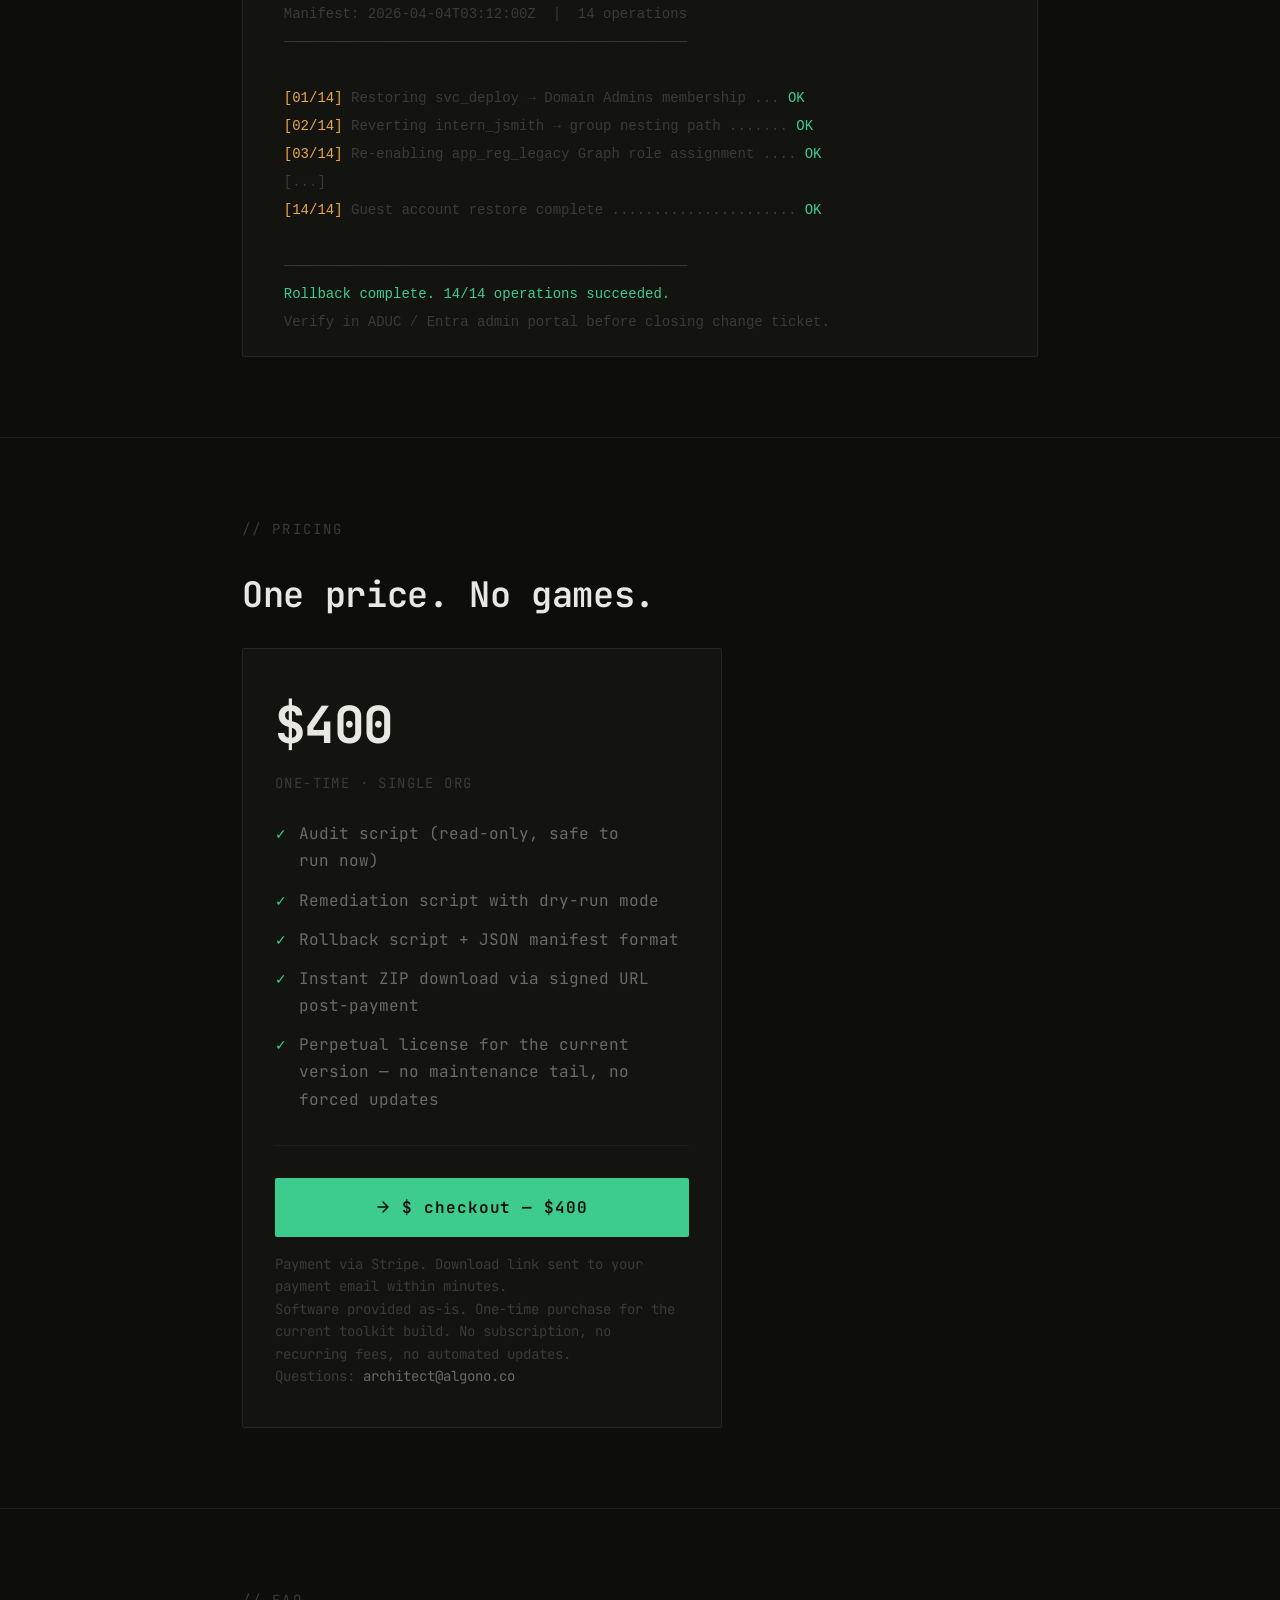
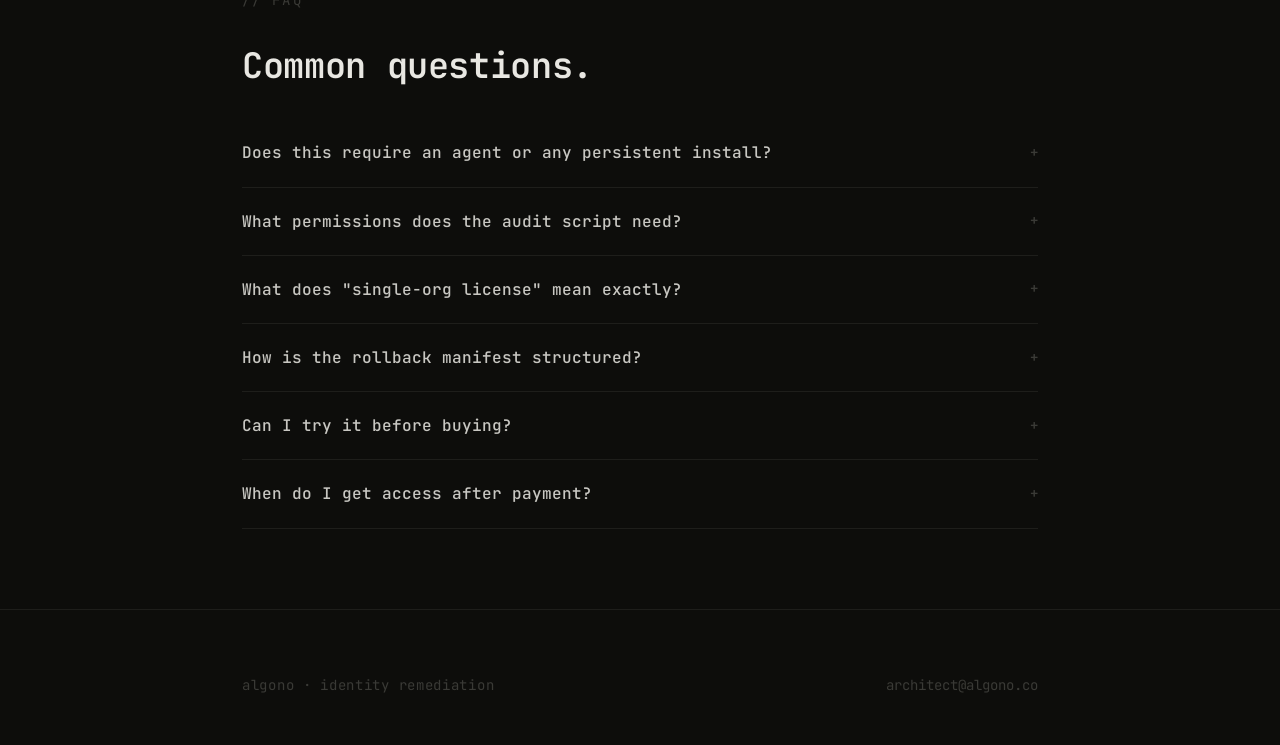
==== commit 57b9f6b7: "Remove nav buy button and add hero buy button with updated styles Agent-Logs-Url: https://github.com" ====
--- a/index.html
+++ b/index.html
@@ -220,7 +220,8 @@
     .hero-sub strong { color: var(--color-text); font-weight: 500; }
     .hero-actions {
       display: flex;
-      align-items: center;
+      align-items: flex-end;
+      justify-content: space-between;
       gap: var(--space-6);
       flex-wrap: wrap;
     }
@@ -598,9 +599,6 @@
             <line x1="11.5" y1="14" x2="17" y2="14" stroke="#3dcc8e" stroke-width="1.6" stroke-linecap="round"/>
           </svg>
           algono
-        </a>
-        <a href="#buy" class="nav-cta" id="nav-buy-btn">
-          $ buy — $400
         </a>
       </div>
     </div>
@@ -659,6 +657,7 @@
               </div>
             </div>
           </div>
+          <a href="#buy" class="nav-cta" id="hero-buy-btn">$ buy — $400</a>
         </div>
       </div>
     </section>
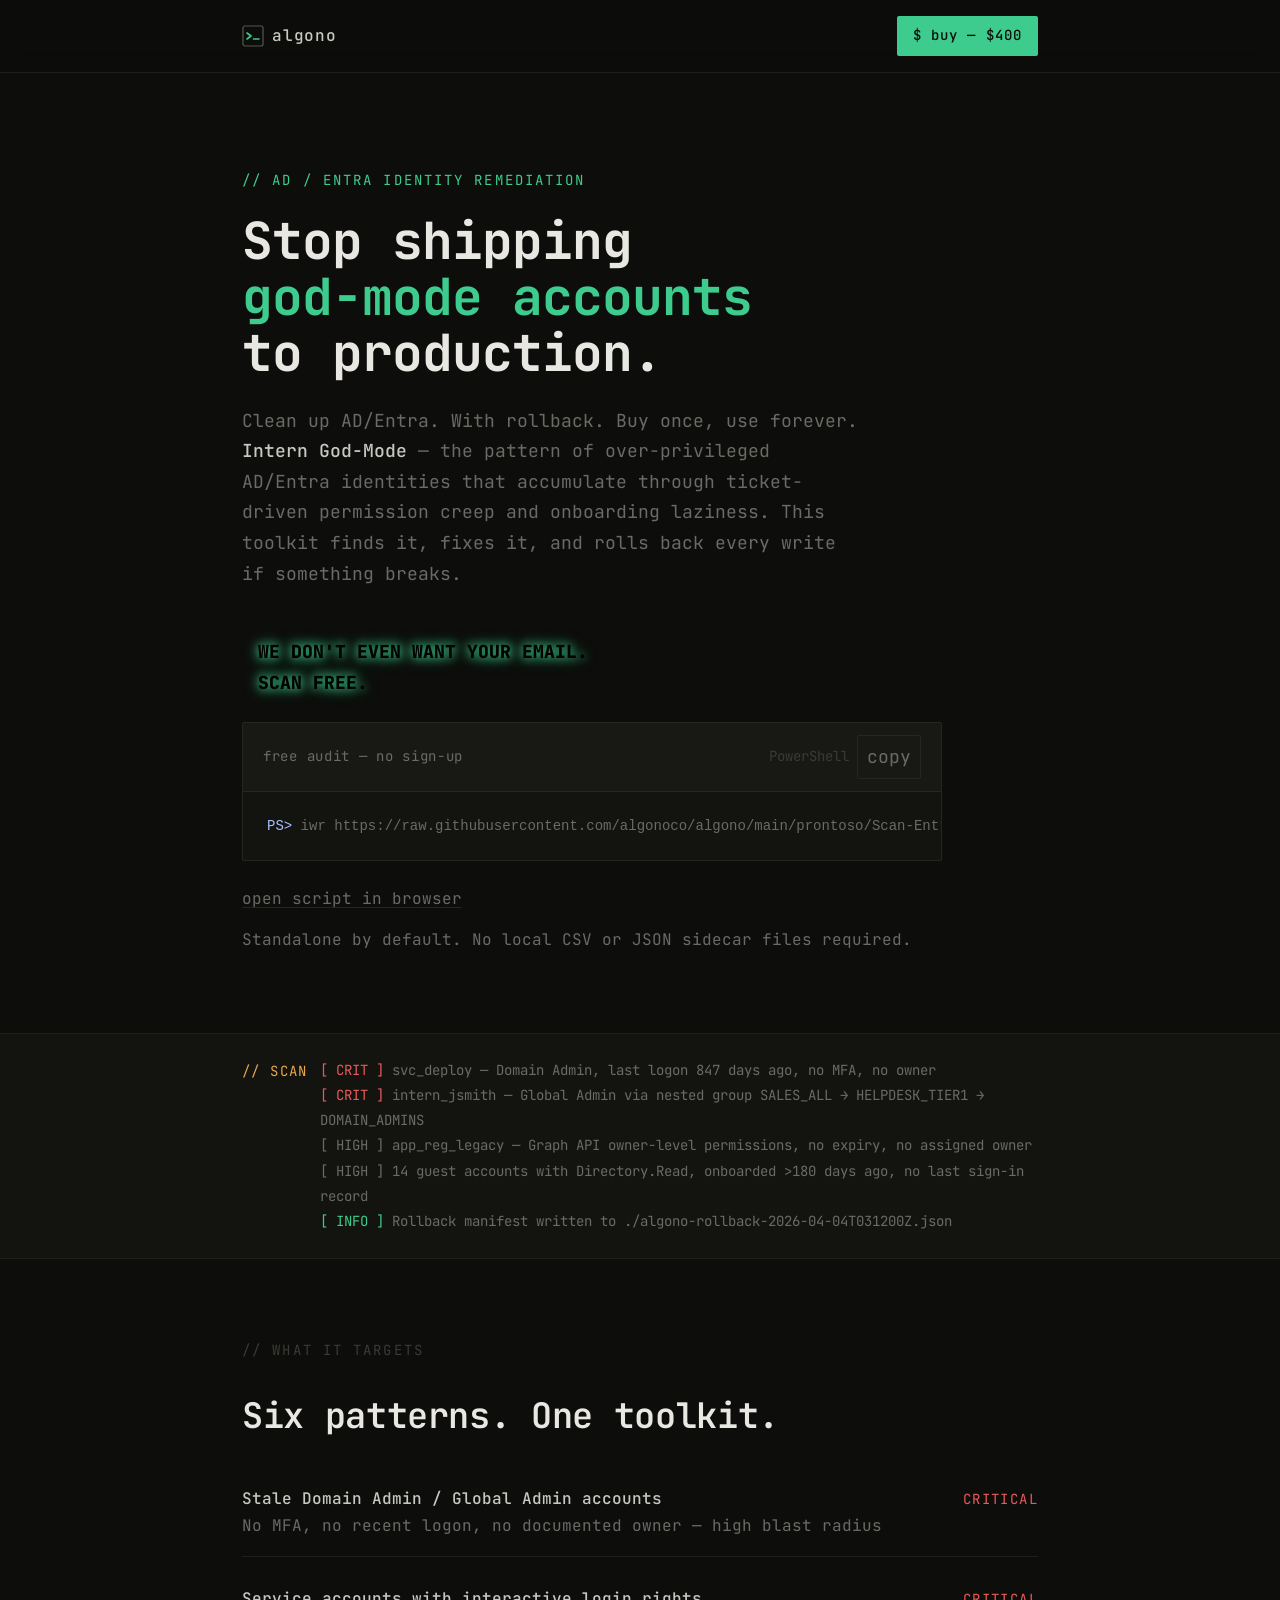
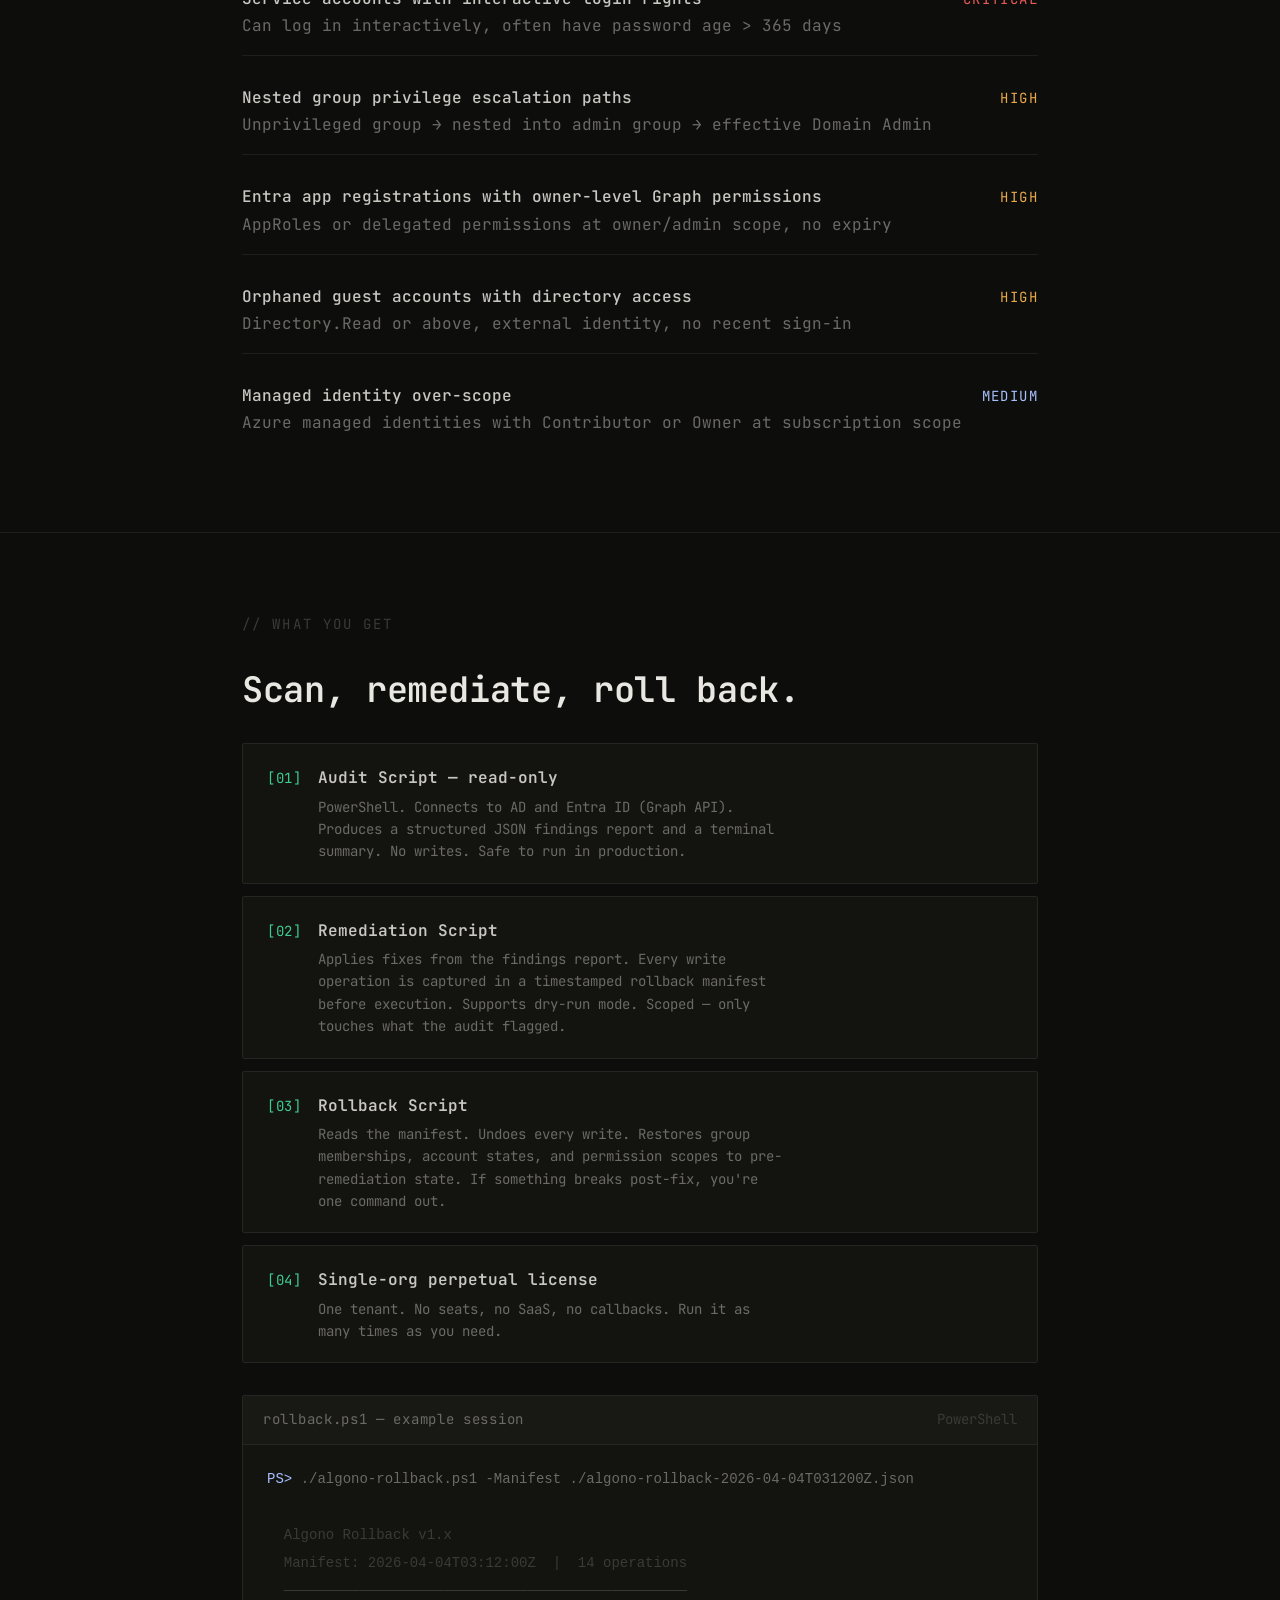
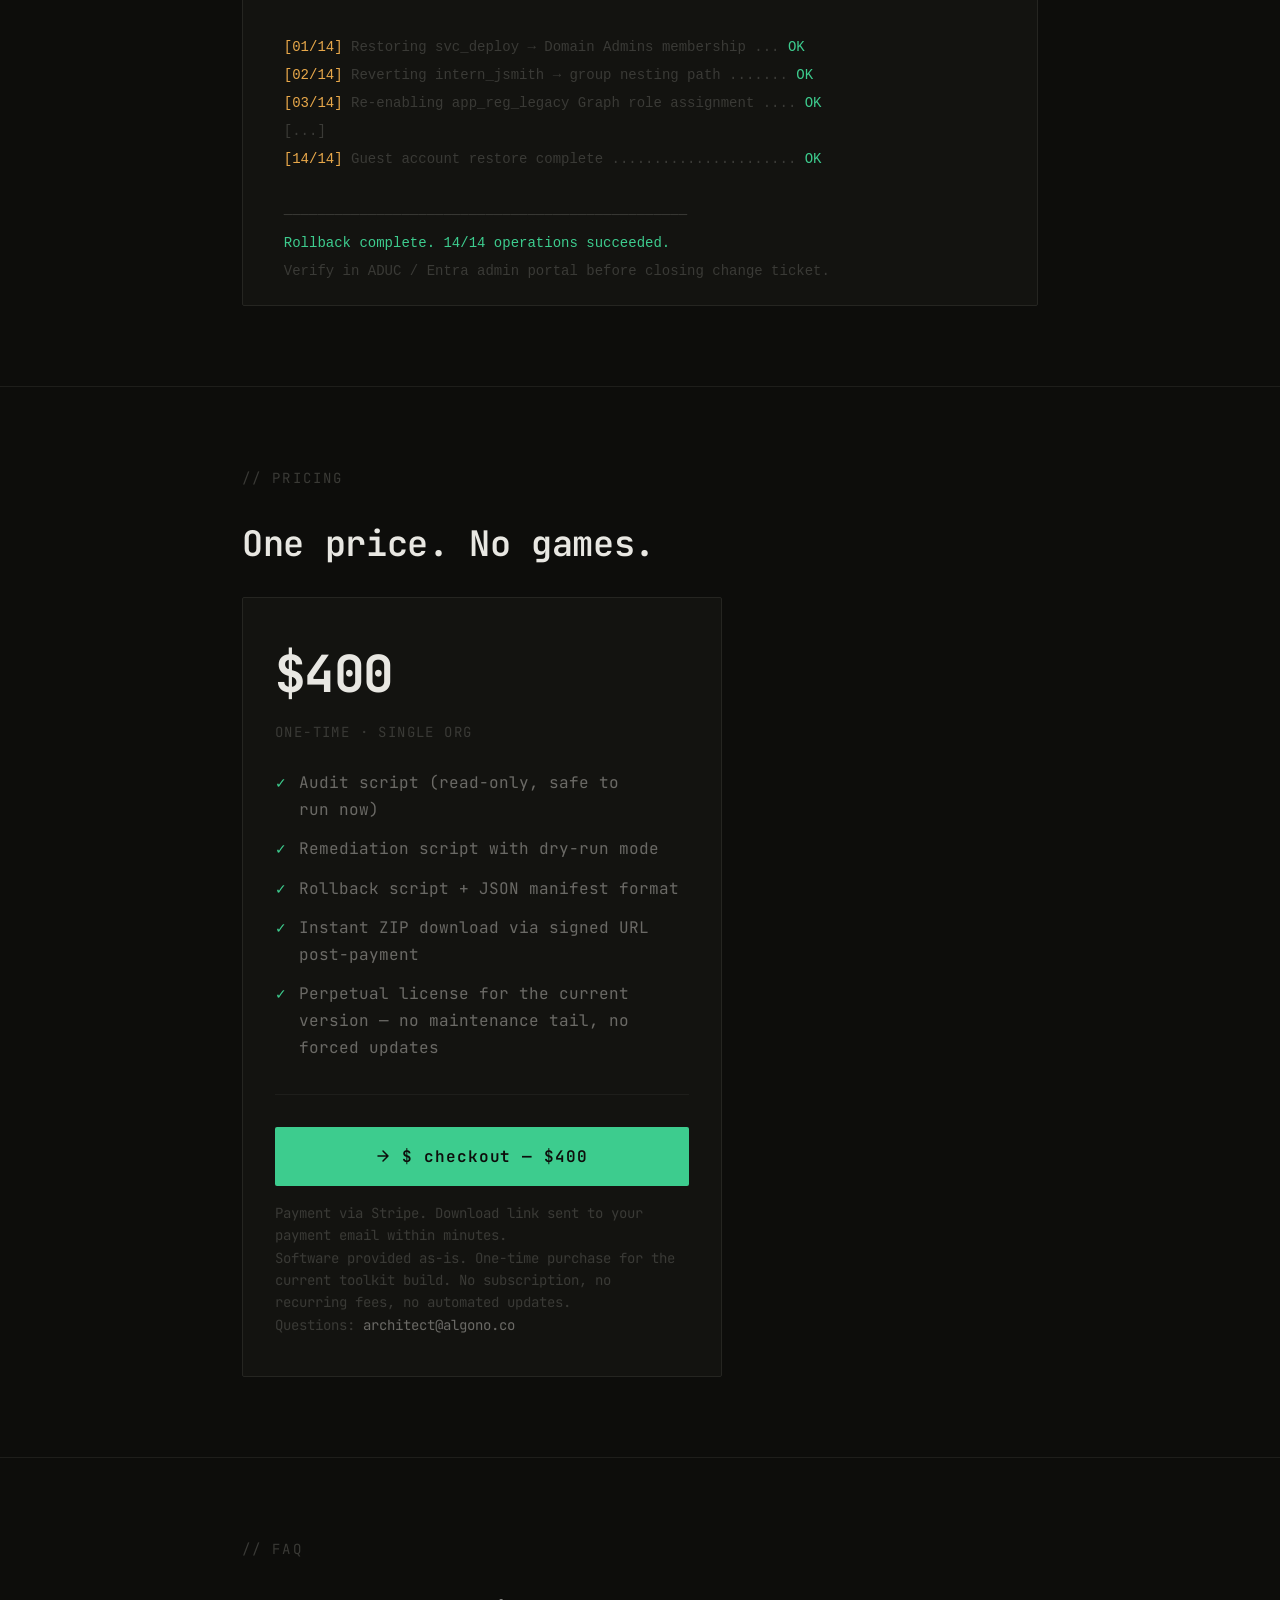
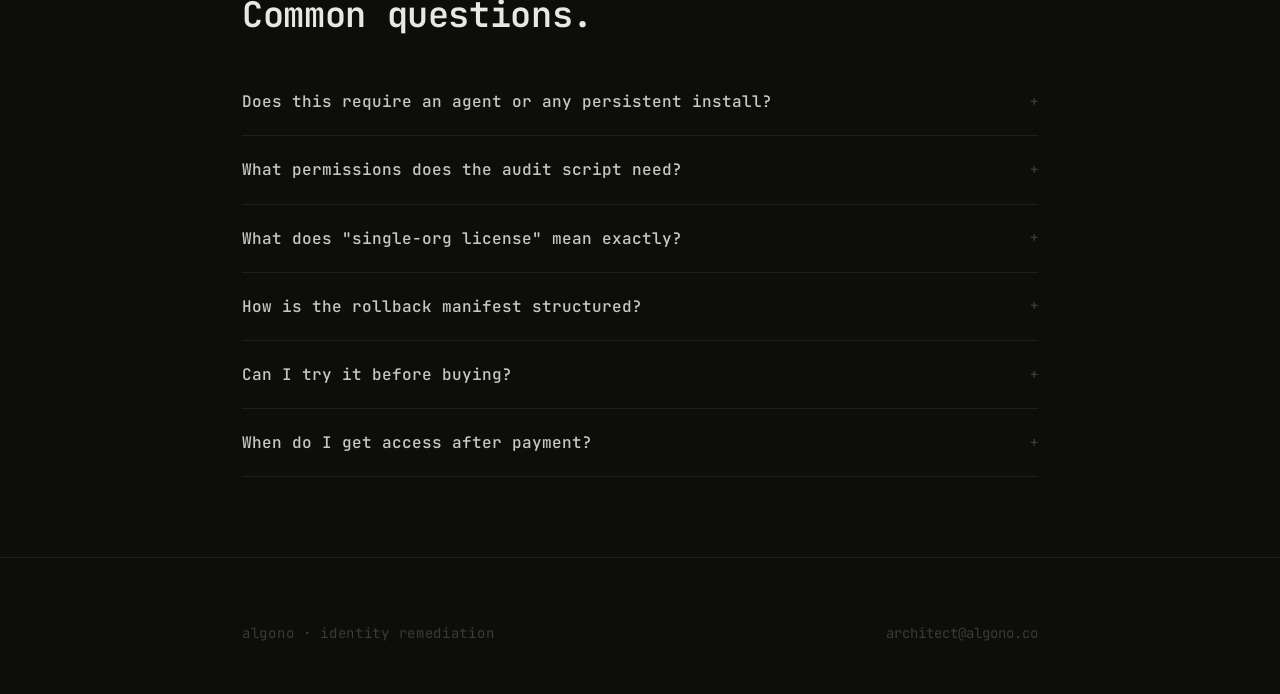
==== commit ec13dd18: "Refactor nav-cta styles and update HTML structure" ====
--- a/index.html
+++ b/index.html
@@ -220,8 +220,7 @@
     .hero-sub strong { color: var(--color-text); font-weight: 500; }
     .hero-actions {
       display: flex;
-      align-items: flex-end;
-      justify-content: space-between;
+      align-items: center;
       gap: var(--space-6);
       flex-wrap: wrap;
     }
@@ -428,6 +427,7 @@
       text-decoration-color: var(--color-accent);
     }
     .code-block-meta {
+      max-width: 700px;
       margin-top: var(--space-3);
     }
     .code-block-note {
@@ -599,6 +599,9 @@
             <line x1="11.5" y1="14" x2="17" y2="14" stroke="#3dcc8e" stroke-width="1.6" stroke-linecap="round"/>
           </svg>
           algono
+        </a>
+        <a href="#buy" class="nav-cta" id="nav-buy-btn">
+          $ buy — $400
         </a>
       </div>
     </div>
@@ -625,7 +628,7 @@
               WE DON'T EVEN WANT YOUR EMAIL.<br>
               SCAN FREE.
             </div>
-            <div class="code-block" style="margin-top: var(--space-4);">
+            <div class="code-block" style="margin-top: var(--space-4); max-width: 700px;">
               <div class="code-block-header">
                 <span class="code-block-title">free audit — no sign-up</span>
                 <div class="code-block-actions">
@@ -657,7 +660,6 @@
               </div>
             </div>
           </div>
-          <a href="#buy" class="nav-cta" id="hero-buy-btn">$ buy — $400</a>
         </div>
       </div>
     </section>
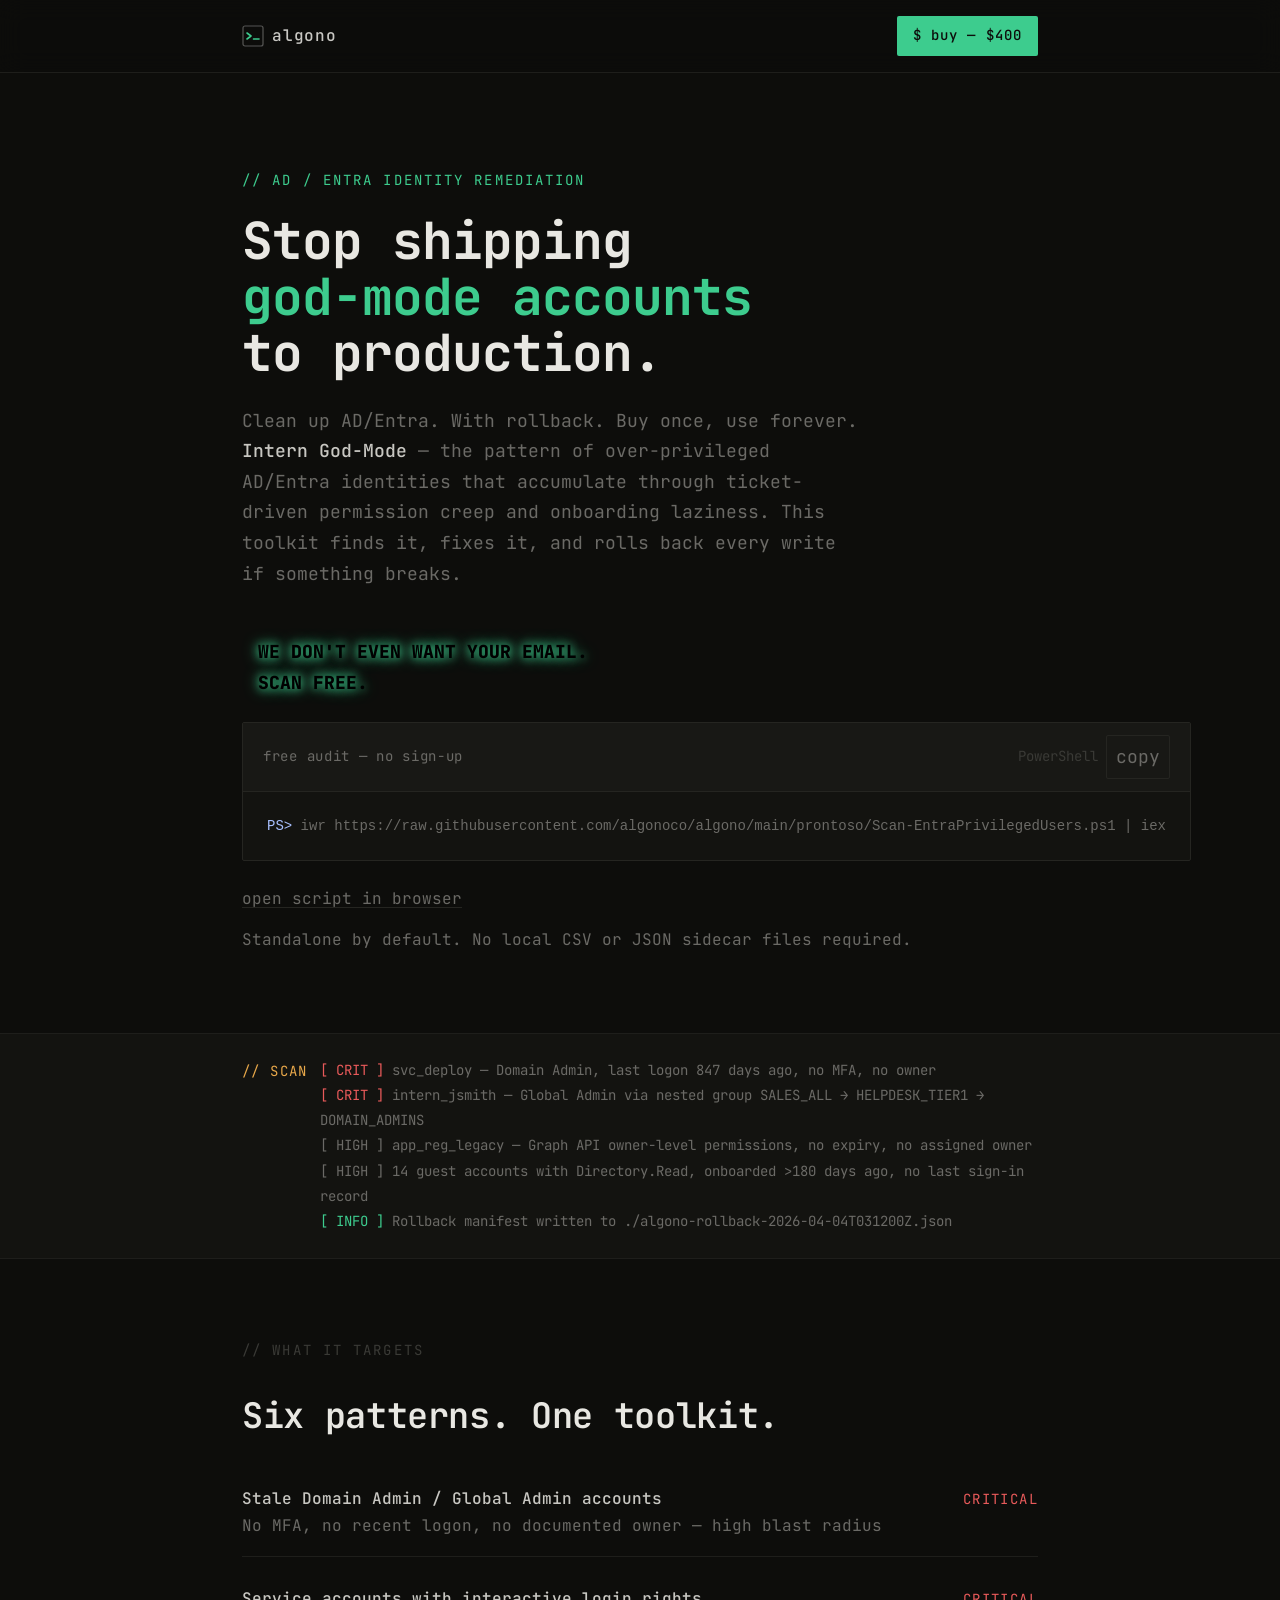
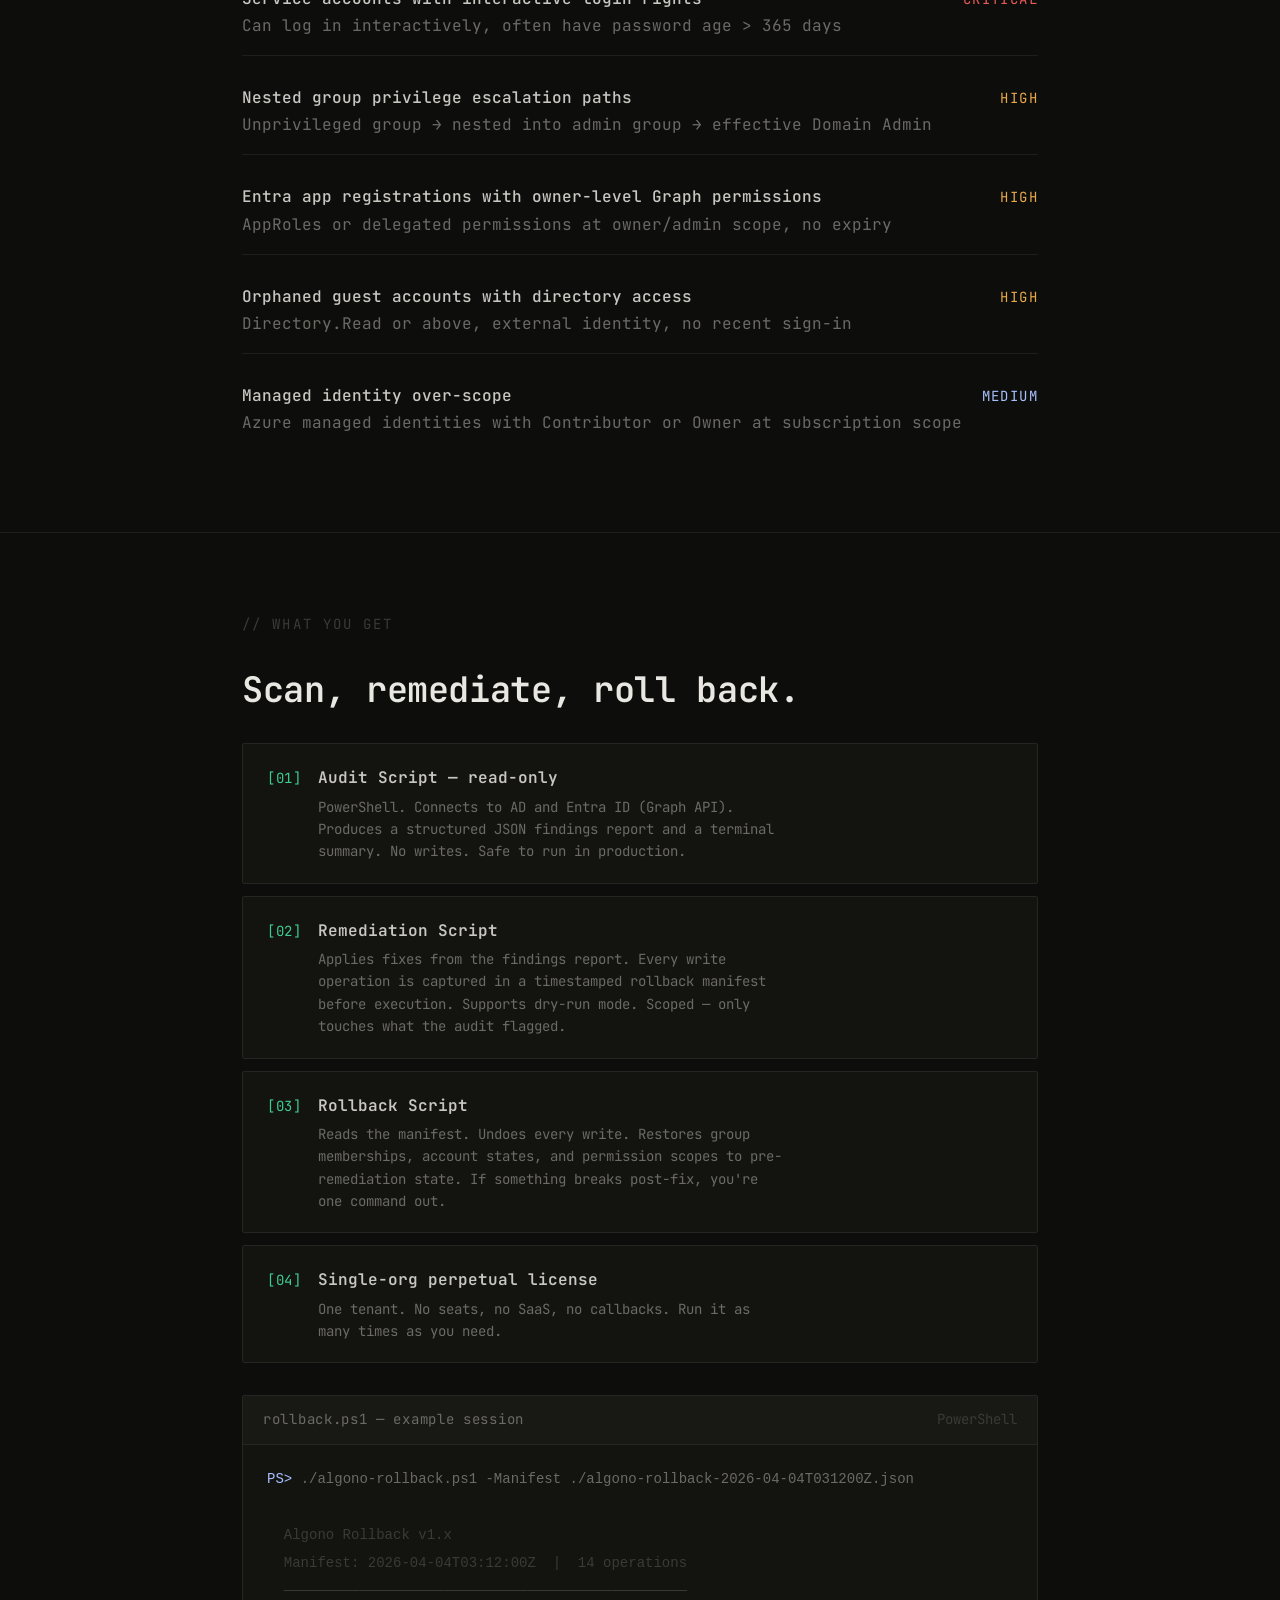
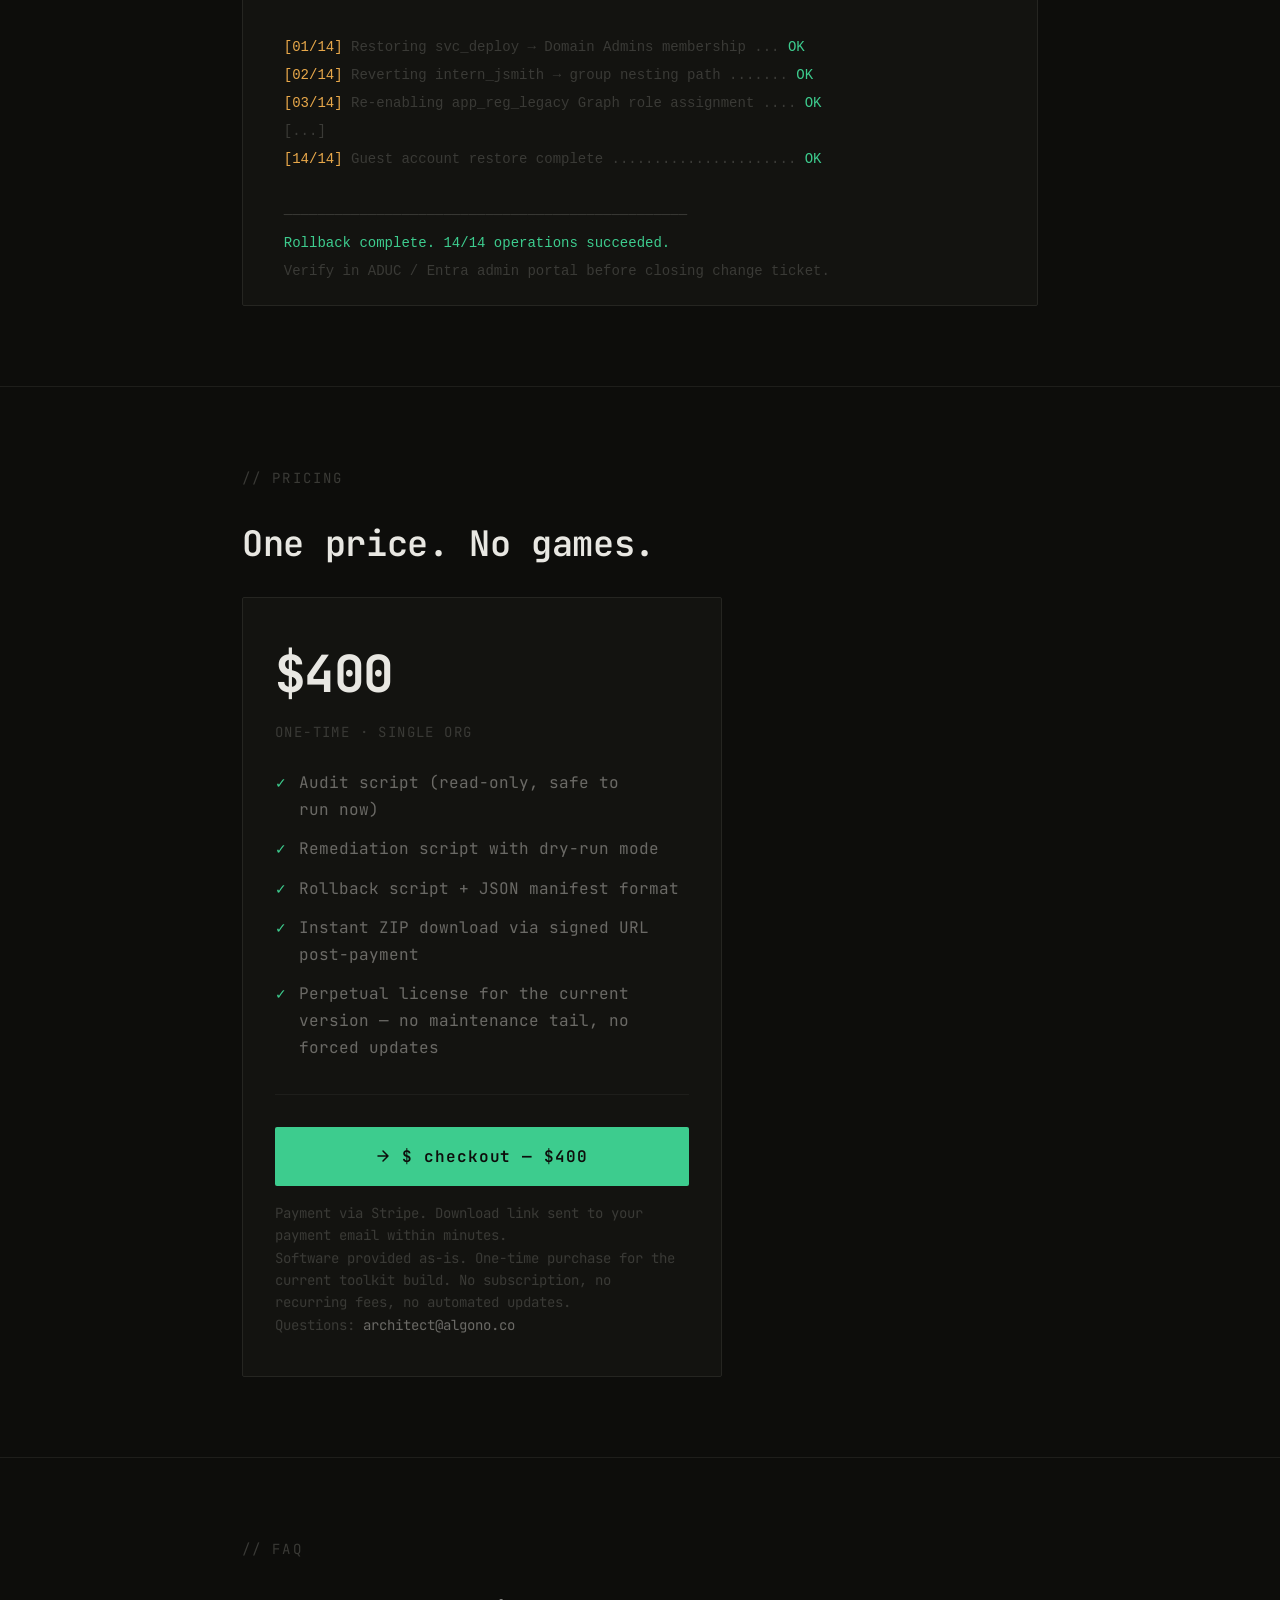
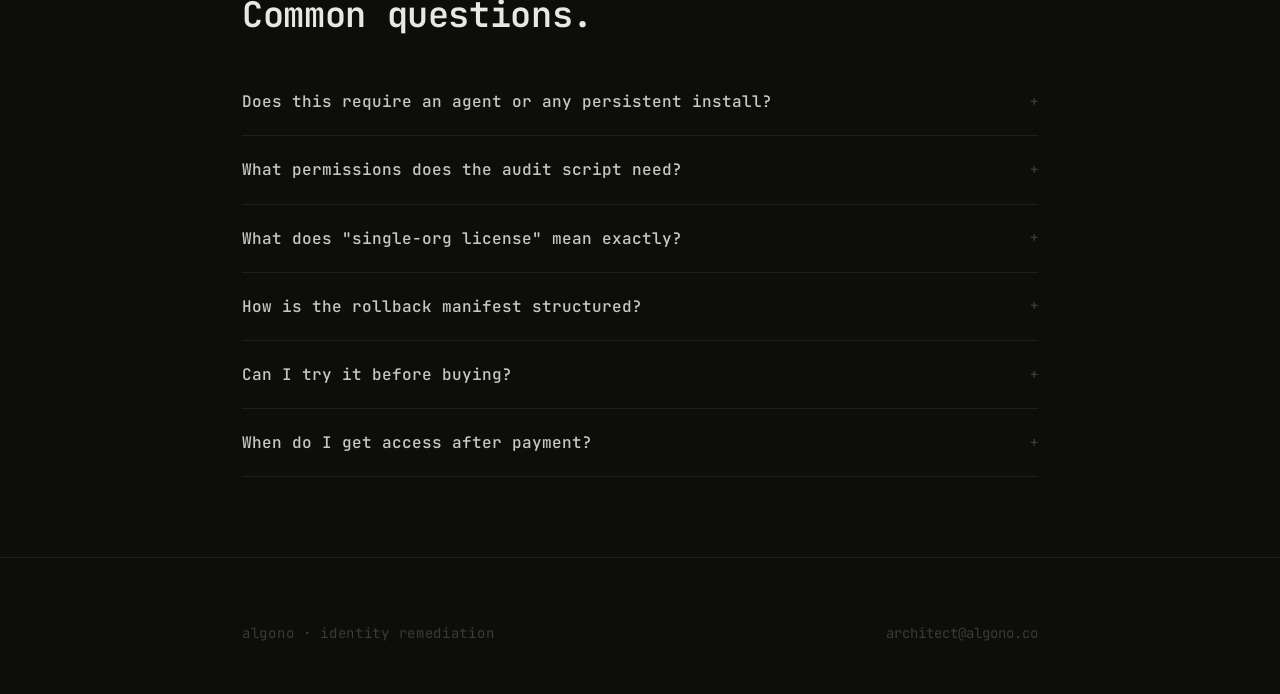
==== commit c7cb3505: "Remove max-width from hero-actions code block div Agent-Logs-Url: https://github.com/algonoco/algono" ====
--- a/index.html
+++ b/index.html
@@ -628,7 +628,7 @@
               WE DON'T EVEN WANT YOUR EMAIL.<br>
               SCAN FREE.
             </div>
-            <div class="code-block" style="margin-top: var(--space-4); max-width: 700px;">
+            <div class="code-block" style="margin-top: var(--space-4);">
               <div class="code-block-header">
                 <span class="code-block-title">free audit — no sign-up</span>
                 <div class="code-block-actions">
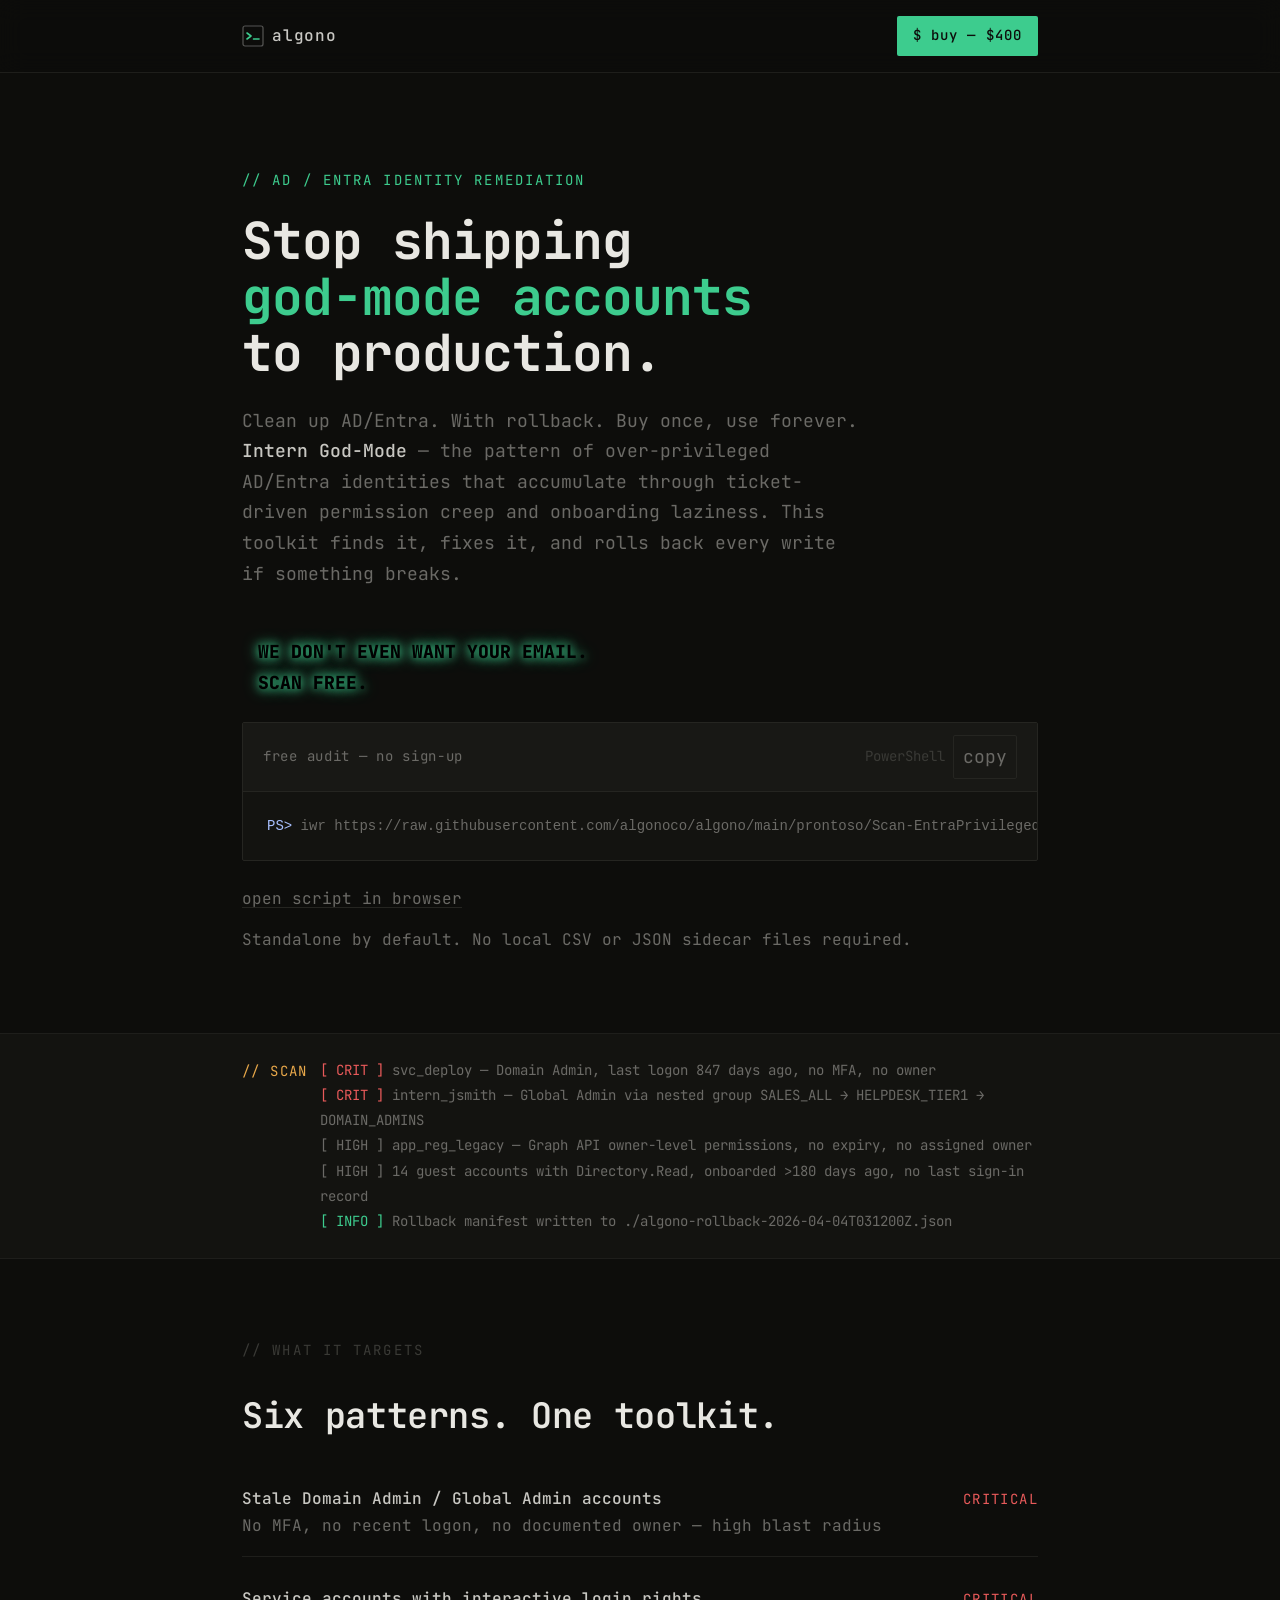
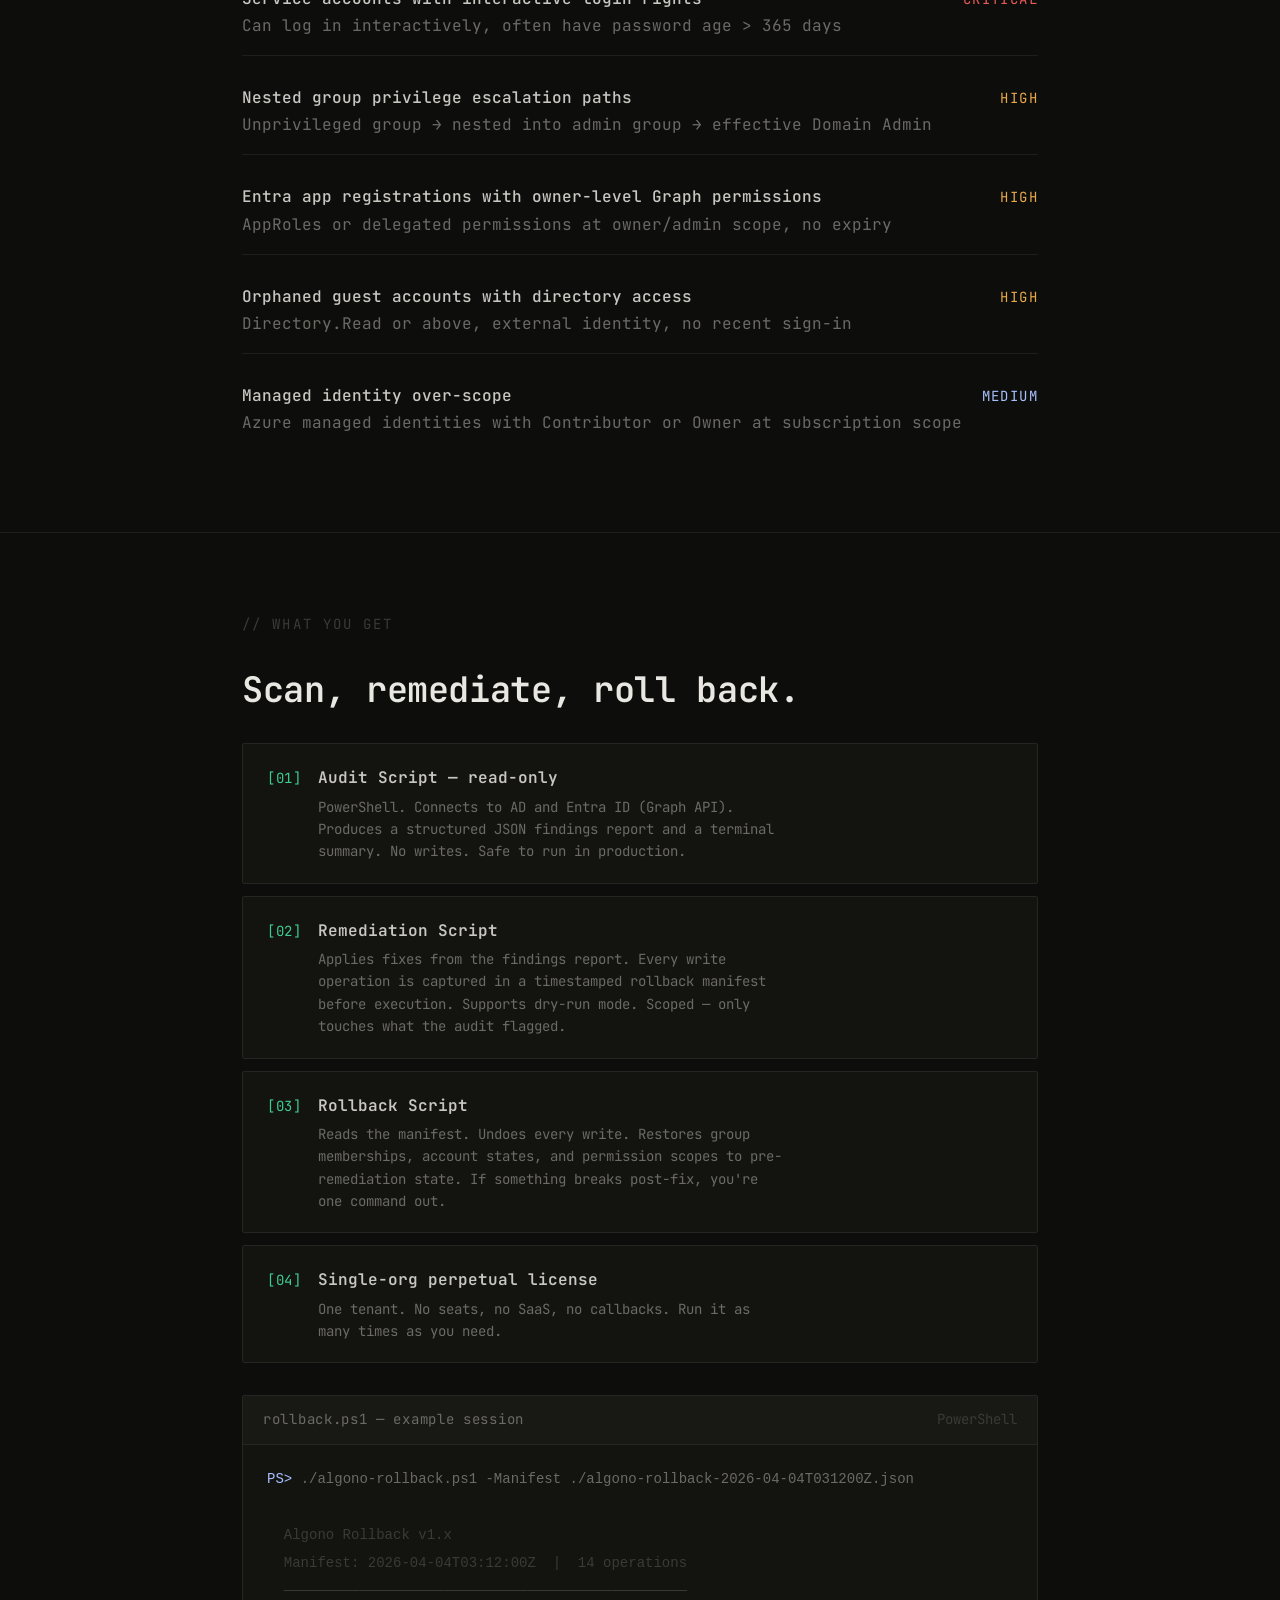
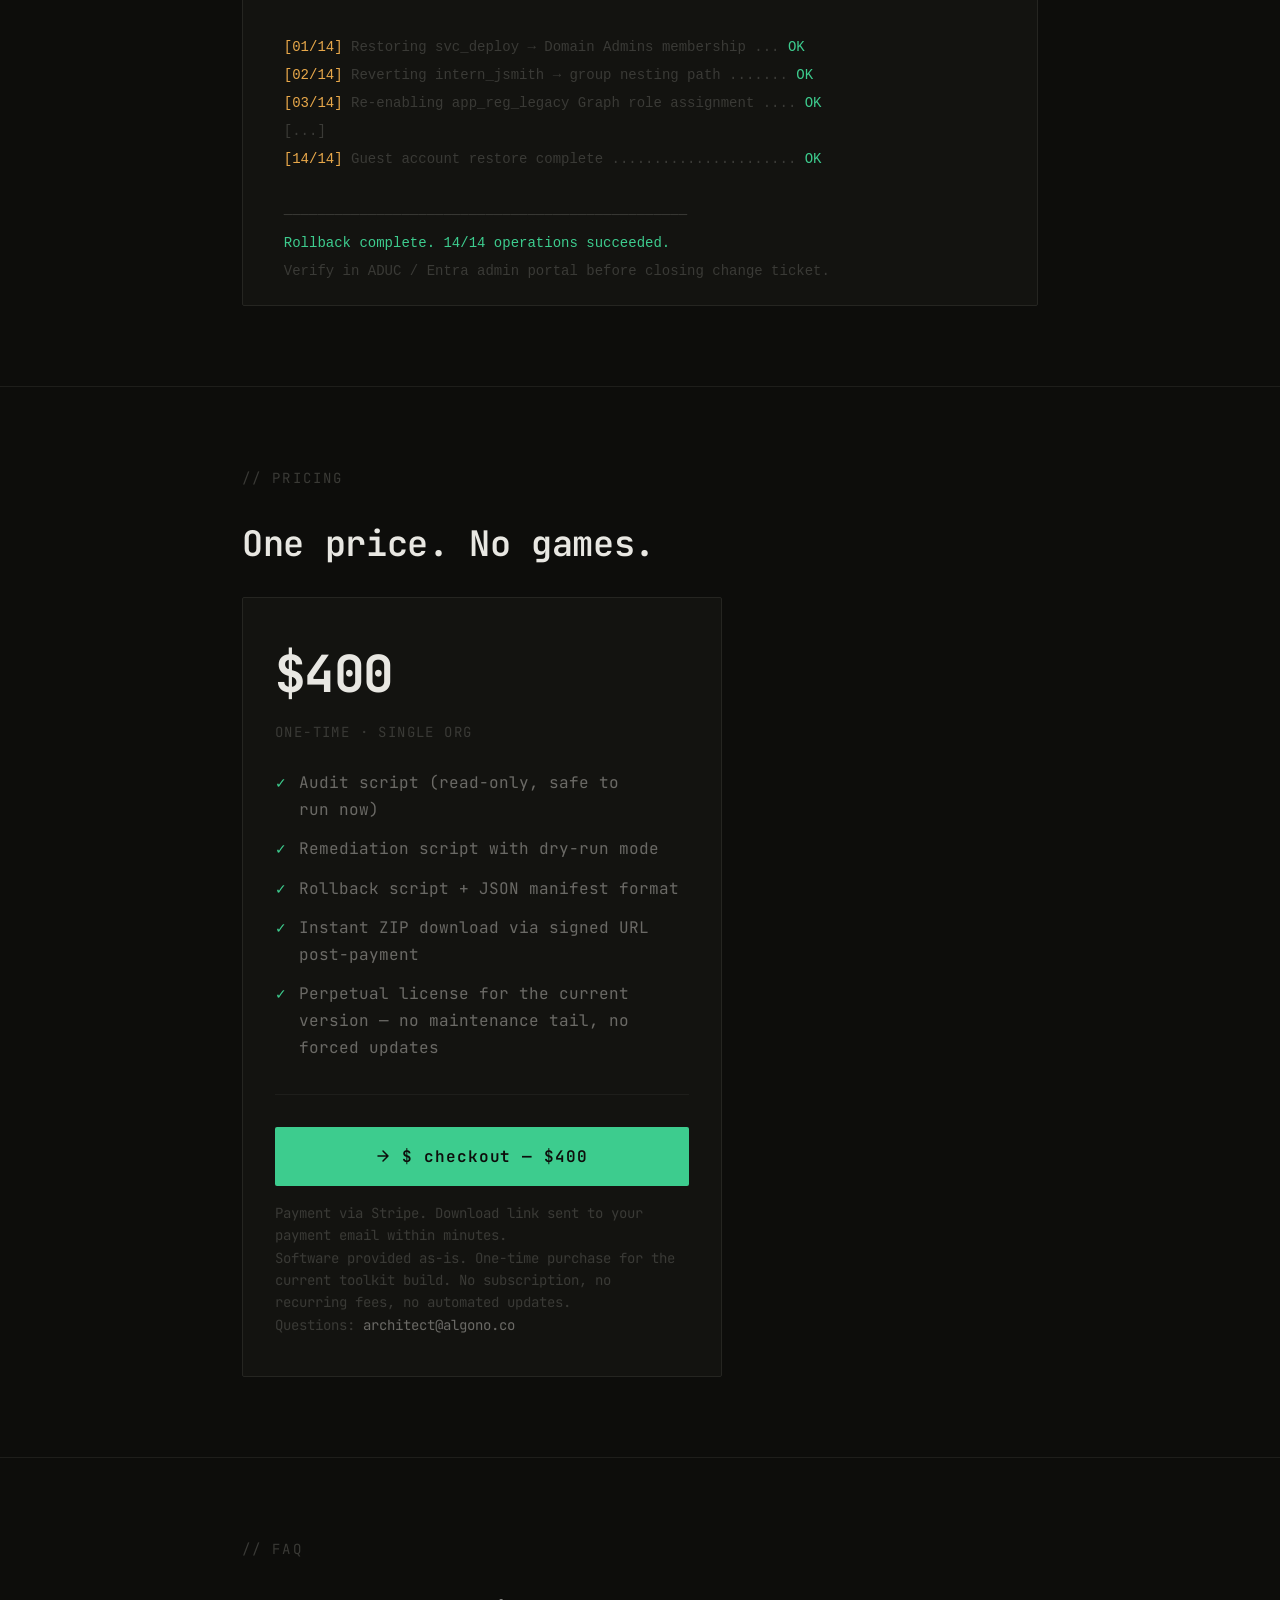
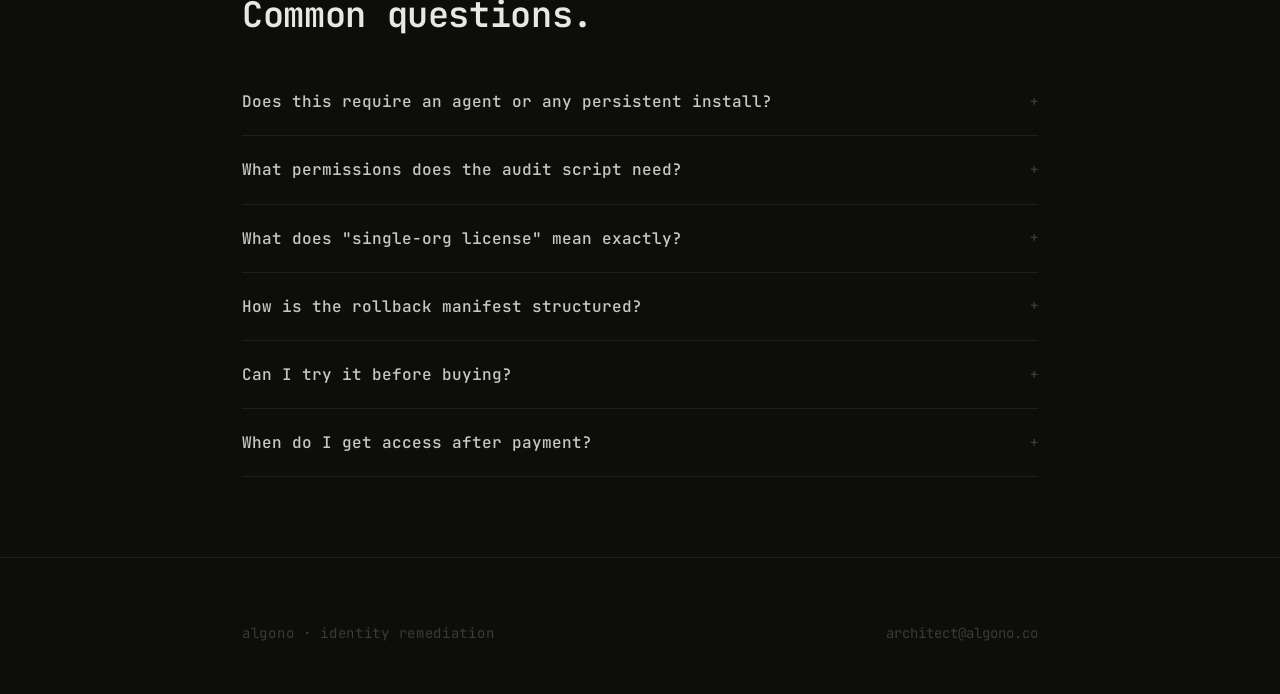
==== commit 695a026e: "Remove max-width from .code-block-meta and add .hero-actions > div rule Agent-Logs-Url: https://gith" ====
--- a/index.html
+++ b/index.html
@@ -224,6 +224,9 @@
       gap: var(--space-6);
       flex-wrap: wrap;
     }
+    .hero-actions > div {
+      width: 100%;
+    }
     .btn-primary {
       display: inline-flex;
       align-items: center;
@@ -427,7 +430,6 @@
       text-decoration-color: var(--color-accent);
     }
     .code-block-meta {
-      max-width: 700px;
       margin-top: var(--space-3);
     }
     .code-block-note {
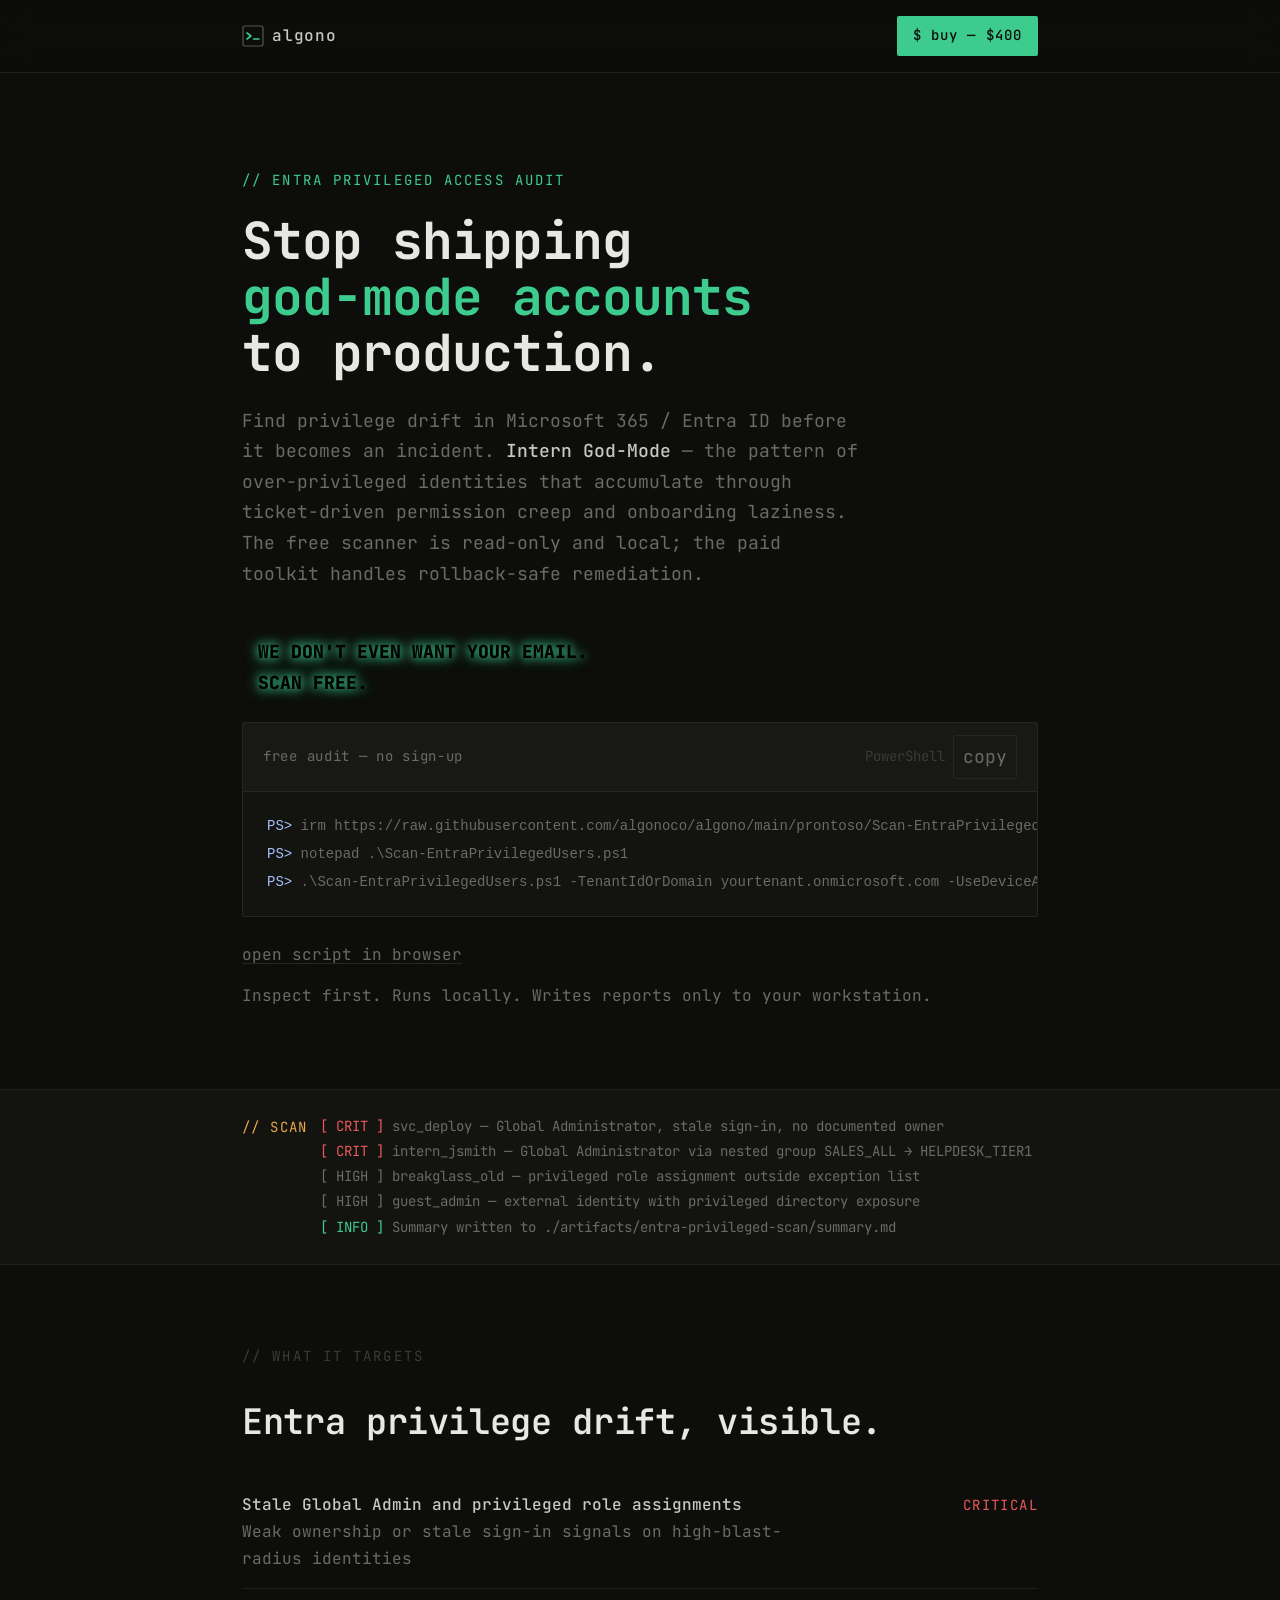
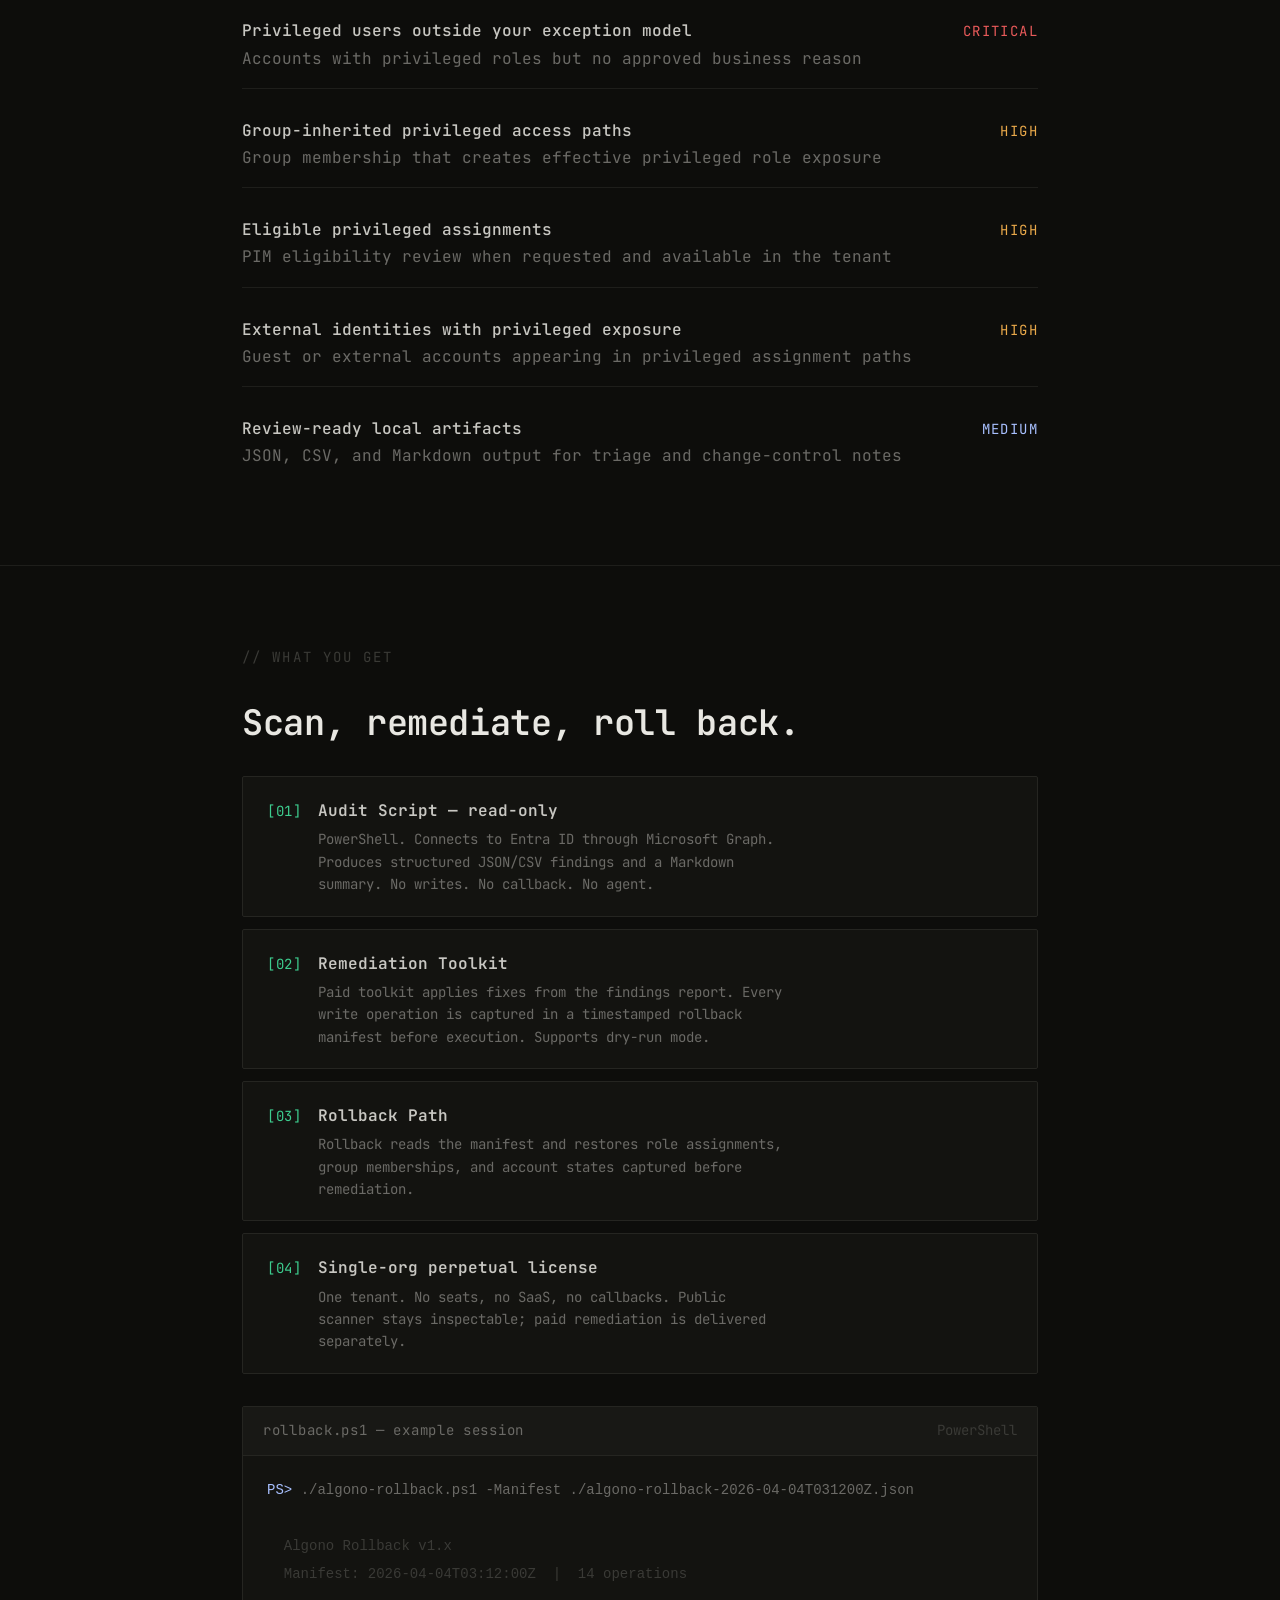
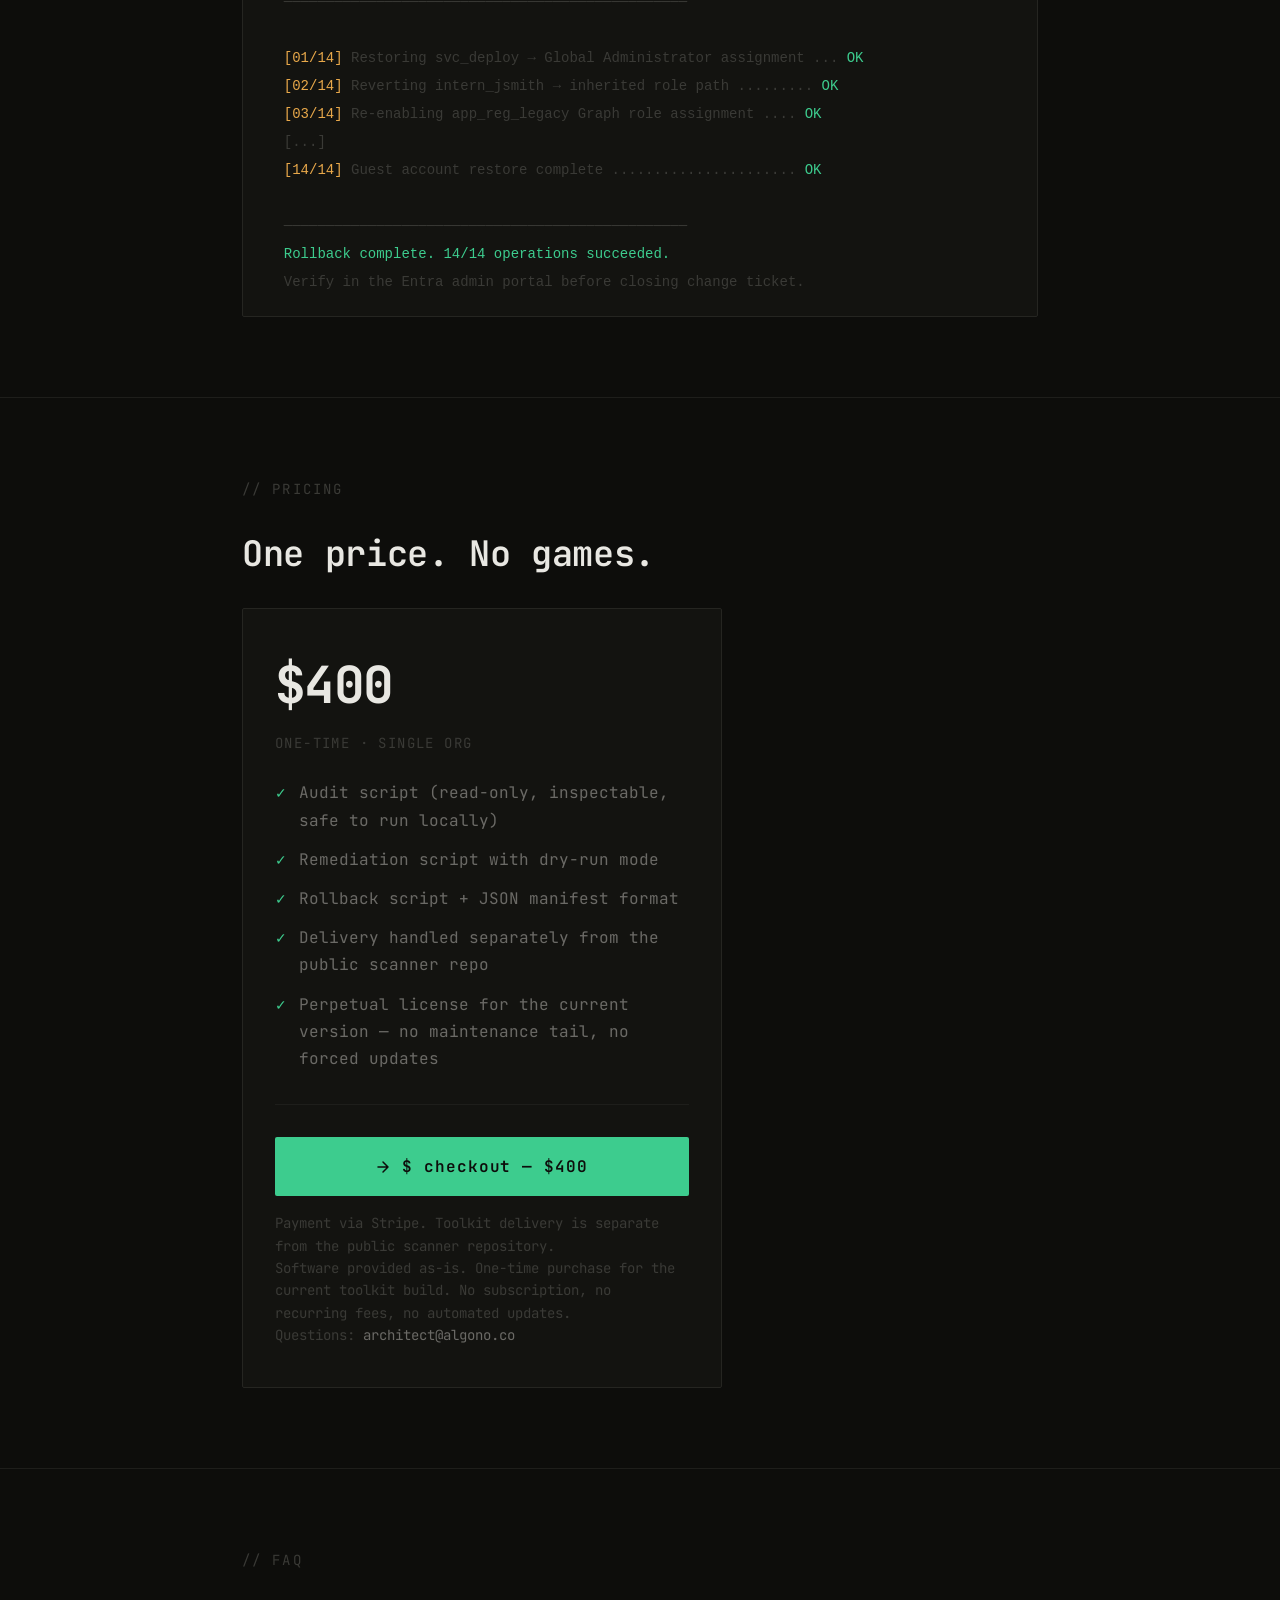
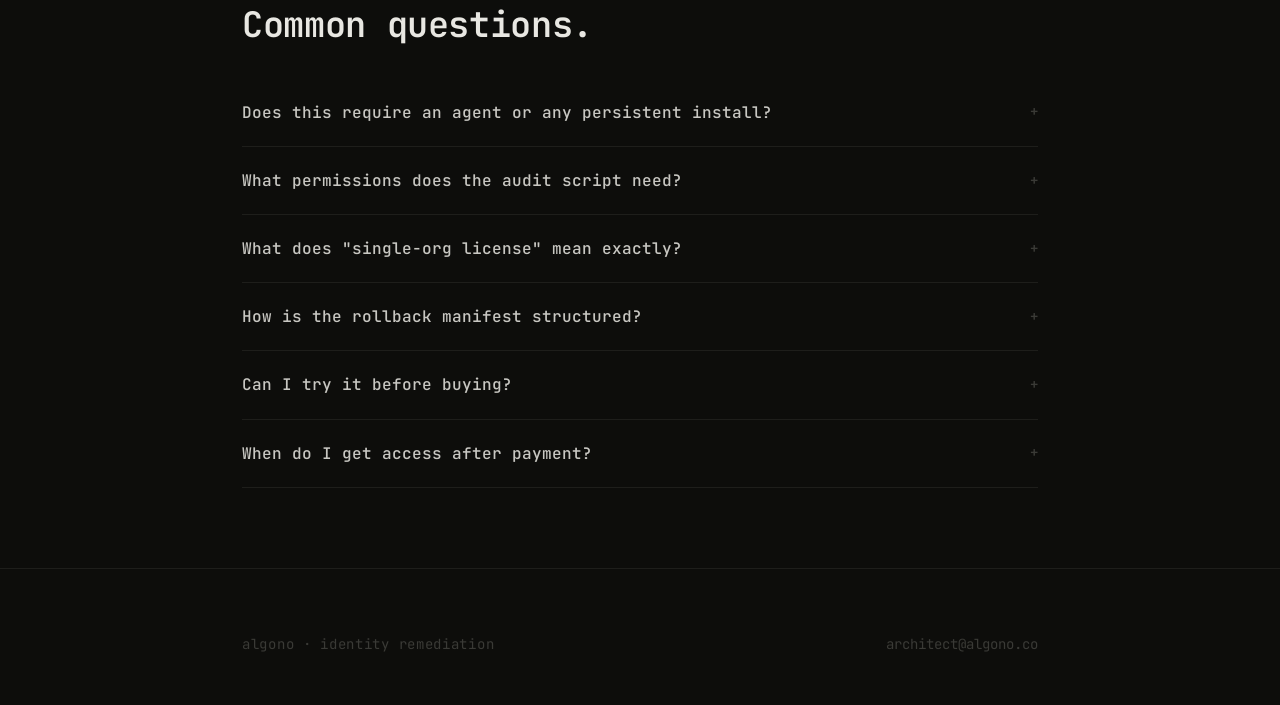
==== commit 032b9af7: "Harden public scanner packaging" ====
--- a/index.html
+++ b/index.html
@@ -3,8 +3,8 @@
 <head>
   <meta charset="UTF-8">
   <meta name="viewport" content="width=device-width, initial-scale=1.0">
-  <title>algono — AD/Entra Identity Remediation</title>
-  <meta name="description" content="PowerShell toolkit for detecting and remediating over-privileged AD/Entra identities. Audit, fix, and roll back. $400, one-time.">
+  <title>algono — Entra Privileged Access Audit</title>
+  <meta name="description" content="Read-only PowerShell scanner for finding over-privileged Microsoft 365 / Entra identities. Inspect first, run locally, no agent, no callback.">
 
   <!-- Preconnect for fonts -->
   <link rel="preconnect" href="https://fonts.googleapis.com">
@@ -614,15 +614,15 @@
     <!-- ── Hero ── -->
     <section class="hero">
       <div class="container">
-        <p class="hero-eyebrow">// AD / Entra Identity Remediation</p>
+        <p class="hero-eyebrow">// Entra Privileged Access Audit</p>
         <h1 class="hero-title">
           Stop shipping<br>
           <span class="accent">god-mode accounts</span><br>
           to production.
         </h1>
         <p class="hero-sub">
-          Clean up AD/Entra. With rollback. Buy once, use forever.
-          <strong>Intern God-Mode</strong> — the pattern of over-privileged AD/Entra identities that accumulate through ticket-driven permission creep and onboarding laziness. This toolkit finds it, fixes it, and rolls back every write if something breaks.
+          Find privilege drift in Microsoft 365 / Entra ID before it becomes an incident.
+          <strong>Intern God-Mode</strong> — the pattern of over-privileged identities that accumulate through ticket-driven permission creep and onboarding laziness. The free scanner is read-only and local; the paid toolkit handles rollback-safe remediation.
         </p>
         <div class="hero-actions">
           <div>
@@ -639,14 +639,16 @@
                     type="button"
                     class="copy-btn"
                     id="copy-free-audit-btn"
-                    data-copy-text="iwr https://raw.githubusercontent.com/algonoco/algono/main/prontoso/Scan-EntraPrivilegedUsers.ps1 | iex"
+                    data-copy-text="irm https://raw.githubusercontent.com/algonoco/algono/main/prontoso/Scan-EntraPrivilegedUsers.ps1 -OutFile .\Scan-EntraPrivilegedUsers.ps1&#10;notepad .\Scan-EntraPrivilegedUsers.ps1&#10;.\Scan-EntraPrivilegedUsers.ps1 -TenantIdOrDomain yourtenant.onmicrosoft.com -UseDeviceAuthentication"
                     aria-label="Copy free audit command"
                   >
                     copy
                   </button>
                 </div>
               </div>
-              <pre role="img" aria-label="Free audit command"><span class="cmd">PS&gt;</span> iwr https://raw.githubusercontent.com/algonoco/algono/main/prontoso/Scan-EntraPrivilegedUsers.ps1 | iex</pre>
+              <pre role="img" aria-label="Free audit command"><span class="cmd">PS&gt;</span> irm https://raw.githubusercontent.com/algonoco/algono/main/prontoso/Scan-EntraPrivilegedUsers.ps1 -OutFile .\Scan-EntraPrivilegedUsers.ps1
+<span class="cmd">PS&gt;</span> notepad .\Scan-EntraPrivilegedUsers.ps1
+<span class="cmd">PS&gt;</span> .\Scan-EntraPrivilegedUsers.ps1 -TenantIdOrDomain yourtenant.onmicrosoft.com -UseDeviceAuthentication</pre>
             </div>
             <div class="code-block-meta">
               <a
@@ -658,7 +660,7 @@
                 open script in browser
               </a>
               <div class="code-block-note">
-                Standalone by default. No local CSV or JSON sidecar files required.
+                Inspect first. Runs locally. Writes reports only to your workstation.
               </div>
             </div>
           </div>
@@ -672,11 +674,11 @@
         <div class="findings-inner">
           <span class="findings-prefix">// scan</span>
           <div class="findings-code">
-            <span class="hi">[ CRIT ]</span> svc_deploy — Domain Admin, last logon 847 days ago, no MFA, no owner<br>
-            <span class="hi">[ CRIT ]</span> intern_jsmith — Global Admin via nested group SALES_ALL → HELPDESK_TIER1 → DOMAIN_ADMINS<br>
-            <span class="warn">[ HIGH ]</span> app_reg_legacy — Graph API owner-level permissions, no expiry, no assigned owner<br>
-            <span class="warn">[ HIGH ]</span> 14 guest accounts with Directory.Read, onboarded &gt;180 days ago, no last sign-in record<br>
-            <span class="ok">[ INFO ]</span> Rollback manifest written to ./algono-rollback-2026-04-04T031200Z.json
+            <span class="hi">[ CRIT ]</span> svc_deploy — Global Administrator, stale sign-in, no documented owner<br>
+            <span class="hi">[ CRIT ]</span> intern_jsmith — Global Administrator via nested group SALES_ALL → HELPDESK_TIER1<br>
+            <span class="warn">[ HIGH ]</span> breakglass_old — privileged role assignment outside exception list<br>
+            <span class="warn">[ HIGH ]</span> guest_admin — external identity with privileged directory exposure<br>
+            <span class="ok">[ INFO ]</span> Summary written to ./artifacts/entra-privileged-scan/summary.md
           </div>
         </div>
       </div>
@@ -686,47 +688,47 @@
     <section class="section" id="scope">
       <div class="container">
         <p class="section-label">// what it targets</p>
-        <h2 class="section-title">Six patterns. One toolkit.</h2>
+        <h2 class="section-title">Entra privilege drift, visible.</h2>
         <ul class="findings-list" role="list">
           <li>
             <div>
-              <div class="finding-name">Stale Domain Admin / Global Admin accounts</div>
-              No MFA, no recent logon, no documented owner — high blast radius
+              <div class="finding-name">Stale Global Admin and privileged role assignments</div>
+              Weak ownership or stale sign-in signals on high-blast-radius identities
             </div>
             <span class="finding-severity sev-crit">Critical</span>
           </li>
           <li>
             <div>
-              <div class="finding-name">Service accounts with interactive login rights</div>
-              Can log in interactively, often have password age &gt; 365 days
+              <div class="finding-name">Privileged users outside your exception model</div>
+              Accounts with privileged roles but no approved business reason
             </div>
             <span class="finding-severity sev-crit">Critical</span>
           </li>
           <li>
             <div>
-              <div class="finding-name">Nested group privilege escalation paths</div>
-              Unprivileged group → nested into admin group → effective Domain Admin
+              <div class="finding-name">Group-inherited privileged access paths</div>
+              Group membership that creates effective privileged role exposure
             </div>
             <span class="finding-severity sev-high">High</span>
           </li>
           <li>
             <div>
-              <div class="finding-name">Entra app registrations with owner-level Graph permissions</div>
-              AppRoles or delegated permissions at owner/admin scope, no expiry
+              <div class="finding-name">Eligible privileged assignments</div>
+              PIM eligibility review when requested and available in the tenant
             </div>
             <span class="finding-severity sev-high">High</span>
           </li>
           <li>
             <div>
-              <div class="finding-name">Orphaned guest accounts with directory access</div>
-              Directory.Read or above, external identity, no recent sign-in
+              <div class="finding-name">External identities with privileged exposure</div>
+              Guest or external accounts appearing in privileged assignment paths
             </div>
             <span class="finding-severity sev-high">High</span>
           </li>
           <li>
             <div>
-              <div class="finding-name">Managed identity over-scope</div>
-              Azure managed identities with Contributor or Owner at subscription scope
+              <div class="finding-name">Review-ready local artifacts</div>
+              JSON, CSV, and Markdown output for triage and change-control notes
             </div>
             <span class="finding-severity sev-med">Medium</span>
           </li>
@@ -744,28 +746,28 @@
             <span class="deliverable-marker">[01]</span>
             <div class="deliverable-body">
               <div class="deliverable-title">Audit Script — read-only</div>
-              <div class="deliverable-desc">PowerShell. Connects to AD and Entra ID (Graph API). Produces a structured JSON findings report and a terminal summary. No writes. Safe to run in production.</div>
+              <div class="deliverable-desc">PowerShell. Connects to Entra ID through Microsoft Graph. Produces structured JSON/CSV findings and a Markdown summary. No writes. No callback. No agent.</div>
             </div>
           </div>
           <div class="deliverable">
             <span class="deliverable-marker">[02]</span>
             <div class="deliverable-body">
-              <div class="deliverable-title">Remediation Script</div>
-              <div class="deliverable-desc">Applies fixes from the findings report. Every write operation is captured in a timestamped rollback manifest before execution. Supports dry-run mode. Scoped — only touches what the audit flagged.</div>
+              <div class="deliverable-title">Remediation Toolkit</div>
+              <div class="deliverable-desc">Paid toolkit applies fixes from the findings report. Every write operation is captured in a timestamped rollback manifest before execution. Supports dry-run mode.</div>
             </div>
           </div>
           <div class="deliverable">
             <span class="deliverable-marker">[03]</span>
             <div class="deliverable-body">
-              <div class="deliverable-title">Rollback Script</div>
-              <div class="deliverable-desc">Reads the manifest. Undoes every write. Restores group memberships, account states, and permission scopes to pre-remediation state. If something breaks post-fix, you're one command out.</div>
+              <div class="deliverable-title">Rollback Path</div>
+              <div class="deliverable-desc">Rollback reads the manifest and restores role assignments, group memberships, and account states captured before remediation.</div>
             </div>
           </div>
           <div class="deliverable">
             <span class="deliverable-marker">[04]</span>
             <div class="deliverable-body">
               <div class="deliverable-title">Single-org perpetual license</div>
-              <div class="deliverable-desc">One tenant. No seats, no SaaS, no callbacks. Run it as many times as you need.</div>
+              <div class="deliverable-desc">One tenant. No seats, no SaaS, no callbacks. Public scanner stays inspectable; paid remediation is delivered separately.</div>
             </div>
           </div>
         </div>
@@ -782,15 +784,15 @@
 <span class="out">  Manifest: 2026-04-04T03:12:00Z  |  14 operations</span>
 <span class="out">  ────────────────────────────────────────────────</span>
 
-<span class="warn">  [01/14]</span> <span class="out">Restoring svc_deploy → Domain Admins membership ... </span><span class="good">OK</span>
-<span class="warn">  [02/14]</span> <span class="out">Reverting intern_jsmith → group nesting path ....... </span><span class="good">OK</span>
+<span class="warn">  [01/14]</span> <span class="out">Restoring svc_deploy → Global Administrator assignment ... </span><span class="good">OK</span>
+<span class="warn">  [02/14]</span> <span class="out">Reverting intern_jsmith → inherited role path ......... </span><span class="good">OK</span>
 <span class="warn">  [03/14]</span> <span class="out">Re-enabling app_reg_legacy Graph role assignment .... </span><span class="good">OK</span>
 <span class="cmt">  [...]</span>
 <span class="warn">  [14/14]</span> <span class="out">Guest account restore complete ...................... </span><span class="good">OK</span>
 
 <span class="out">  ────────────────────────────────────────────────</span>
 <span class="good">  Rollback complete. 14/14 operations succeeded.</span>
-<span class="out">  Verify in ADUC / Entra admin portal before closing change ticket.</span></pre>
+<span class="out">  Verify in the Entra admin portal before closing change ticket.</span></pre>
         </div>
       </div>
     </section>
@@ -804,10 +806,10 @@
           <div class="pricing-amount">$400</div>
           <div class="pricing-cadence">one-time · single org</div>
           <ul class="pricing-includes" role="list">
-            <li>Audit script (read-only, safe to run now)</li>
+            <li>Audit script (read-only, inspectable, safe to run locally)</li>
             <li>Remediation script with dry-run mode</li>
             <li>Rollback script + JSON manifest format</li>
-            <li>Instant ZIP download via signed URL post-payment</li>
+            <li>Delivery handled separately from the public scanner repo</li>
             <li>Perpetual license for the current version — no maintenance tail, no forced updates</li>
           </ul>
           <a
@@ -823,7 +825,7 @@
             $ checkout — $400
           </a>
           <p class="pricing-fine">
-            Payment via Stripe. Download link sent to your payment email within minutes.<br>
+            Payment via Stripe. Toolkit delivery is separate from the public scanner repository.<br>
             Software provided as-is. One-time purchase for the current toolkit build. No subscription, no recurring fees, no automated updates.<br>
             Questions: <a href="mailto:architect@algono.co" style="color: var(--color-text-muted);">architect@algono.co</a>
           </p>
@@ -842,21 +844,21 @@
               Does this require an agent or any persistent install?
               <span class="faq-q-marker" aria-hidden="true">+</span>
             </button>
-            <div class="faq-a">No agent. No persistent install. PowerShell scripts you run on-demand from a management workstation or jump host with appropriate AD/Graph API permissions. Nothing phones home.</div>
+            <div class="faq-a">No agent. No persistent install. PowerShell scripts you run on-demand from a management workstation or jump host with appropriate Microsoft Graph permissions. Nothing phones home.</div>
           </div>
           <div class="faq-item" role="listitem">
             <button class="faq-q" aria-expanded="false">
               What permissions does the audit script need?
               <span class="faq-q-marker" aria-hidden="true">+</span>
             </button>
-            <div class="faq-a">Read-only. For AD: standard domain user with read access to AD objects is sufficient for most checks; some group membership traversal requires ActiveDirectory module. For Entra/Graph: Directory.Read.All and Application.Read.All delegated permissions or a service principal with the same scope.</div>
+            <div class="faq-a">Read-only. For the public Entra scanner: User.Read.All, AuditLog.Read.All, RoleManagement.Read.Directory, and GroupMember.Read.All delegated Microsoft Graph scopes.</div>
           </div>
           <div class="faq-item" role="listitem">
             <button class="faq-q" aria-expanded="false">
               What does "single-org license" mean exactly?
               <span class="faq-q-marker" aria-hidden="true">+</span>
             </button>
-            <div class="faq-a">One Active Directory forest / one Entra ID tenant. Run it as many times as you want against that environment. If you need to use it across multiple client tenants (MSP scenario), contact architect@algono.co.</div>
+            <div class="faq-a">One Entra ID tenant. Run it as many times as you want against that environment. If you need to use it across multiple client tenants (MSP scenario), contact architect@algono.co.</div>
           </div>
           <div class="faq-item" role="listitem">
             <button class="faq-q" aria-expanded="false">
@@ -870,14 +872,14 @@
               Can I try it before buying?
               <span class="faq-q-marker" aria-hidden="true">+</span>
             </button>
-            <div class="faq-a">The free audit script is a direct download. Run it now — no sign-up, no issue to open, no email required, no local CSV or JSON files needed. <code>iwr https://raw.githubusercontent.com/algonoco/algono/main/prontoso/Scan-EntraPrivilegedUsers.ps1 | iex</code> — or save to disk first and inspect it. Read-only, no writes. If you have findings worth fixing, the toolkit is $400.</div>
+            <div class="faq-a">The free audit script is a direct download. No sign-up, no issue to open, no email required. Save it locally, inspect it, then run it with your tenant: <code>.\Scan-EntraPrivilegedUsers.ps1 -TenantIdOrDomain yourtenant.onmicrosoft.com -UseDeviceAuthentication</code>. Read-only, no writes. If you have findings worth fixing, the toolkit is $400.</div>
           </div>
           <div class="faq-item" role="listitem">
             <button class="faq-q" aria-expanded="false">
               When do I get access after payment?
               <span class="faq-q-marker" aria-hidden="true">+</span>
             </button>
-            <div class="faq-a">Immediately. Stripe redirects you to a success page with a signed URL to download the toolkit .zip.</div>
+            <div class="faq-a">The paid remediation toolkit is delivered separately from this public scanner repository so the free scanner can remain inspectable without exposing paid artifacts.</div>
           </div>
         </div>
       </div>
